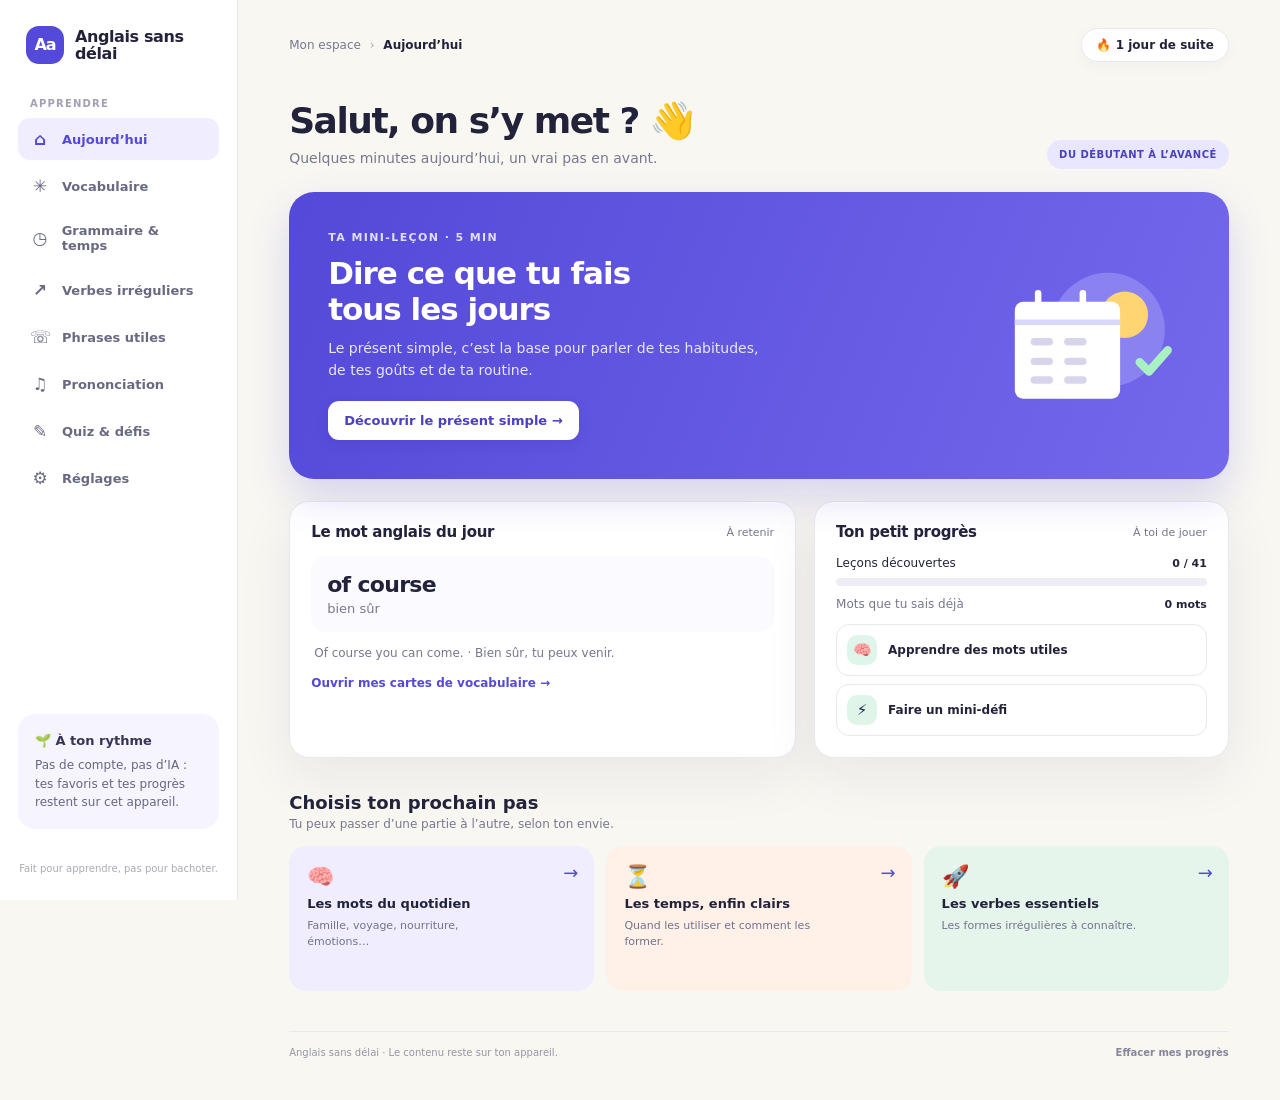
==== index.html @ 68b876c2 "Compléter le cours de grammaire et corriger l’accueil" ====
<!doctype html>
<html lang="fr">
<head>
  <meta charset="utf-8">
  <meta name="viewport" content="width=device-width,initial-scale=1">
  <meta id="themeColor" name="theme-color" content="#f8f7f2">
  <meta name="description" content="Un cours interactif d’anglais du débutant à l’avancé : vocabulaire, 12 formes de temps, conjugaison des verbes, phrases utiles, prononciation et quiz, sans compte ni IA." />
  <meta property="og:title" content="Anglais sans délai — le cours interactif complet" />
  <meta property="og:description" content="Vocabulaire, grammaire, conjugaison dans les 12 formes, phrases et prononciation. Gratuit, sans compte, utilisable à son rythme." />
  <meta property="og:type" content="website" />
  <title>Anglais sans délai — apprendre vite, retenir longtemps</title>
  <link rel="icon" type="image/svg+xml" href="data:image/svg+xml,%3Csvg xmlns='http://www.w3.org/2000/svg' viewBox='0 0 64 64'%3E%3Crect width='64' height='64' rx='18' fill='%235449d8'/%3E%3Cpath d='M15 22h34M15 32h25M15 42h30' stroke='%23fff' stroke-width='5' stroke-linecap='round'/%3E%3C/svg%3E">
  <link rel="stylesheet" href="style.css">
  <script defer src="app.js"></script>
  <script defer src="advanced.js"></script>
</head>
<body>
<div class="app">
  <aside class="side">
    <a class="brand" href="#home" aria-label="Anglais sans délai, accueil"><span class="brand-icon">Aa</span><span>Anglais sans<br>délai</span></a>
    <div><div class="nav-label">APPRENDRE</div><nav class="nav" aria-label="Sections du cours" id="sideNav">
      <button class="active" data-view="home"><span class="ico">⌂</span>Aujourd’hui</button>
      <button data-view="words"><span class="ico">✳</span>Vocabulaire</button>
      <button data-view="grammar"><span class="ico">◷</span>Grammaire & temps</button>
      <button data-view="verbs"><span class="ico">↗</span>Verbes irréguliers</button>
      <button data-view="speak"><span class="ico">☏</span>Phrases utiles</button>
      <button data-view="sounds"><span class="ico">♫</span>Prononciation</button>
      <button data-view="quiz"><span class="ico">✎</span>Quiz & défis</button>
      <button data-view="settings"><span class="ico">⚙</span>Réglages</button>
    </nav></div>
    <div class="side-note"><strong>🌱 À ton rythme</strong>Pas de compte, pas d’IA : tes favoris et tes progrès restent sur cet appareil.</div>
    <div class="side-foot">Fait pour apprendre, pas pour bachoter.</div>
  </aside>
  <main class="main">
    <div class="top"><div class="crumb">Mon espace <span>›</span> <b id="crumb">Aujourd’hui</b></div><div class="streak"><span>🔥</span><b id="streak">1 jour de suite</b></div></div>
    <section class="view active" id="view-home" aria-labelledby="homeTitle">
      <span id="home" class="home-anchor" aria-hidden="true"></span>
      <div class="greet"><div><h1 id="homeTitle">Salut, on s’y met ? 👋</h1><p>Quelques minutes aujourd’hui, un vrai pas en avant.</p></div><div class="level">DU DÉBUTANT À L’AVANCÉ</div></div>
      <article class="hero"><div class="hero-copy"><div class="eyebrow">TA MINI-LEÇON · 5 MIN</div><h2>Dire ce que tu fais<br>tous les jours</h2><p>Le présent simple, c’est la base pour parler de tes habitudes, de tes goûts et de ta routine.</p><button class="primary" data-go="grammar">Découvrir le présent simple <span>→</span></button></div>
        <svg class="art" viewBox="0 0 220 170" role="img" aria-label="Illustration d’un calendrier et d’un soleil"><circle cx="132" cy="78" r="61" fill="#8b82f2"/><circle cx="150" cy="62" r="25" fill="#ffd574"/><path d="M41 48h95a9 9 0 0 1 9 9v86a9 9 0 0 1-9 9H41a9 9 0 0 1-9-9V57a9 9 0 0 1 9-9Z" fill="#fff"/><path d="M32 70h113" stroke="#d9d7fc" stroke-width="6"/><path d="M57 39v18m48-18v18" stroke="#fff" stroke-width="7" stroke-linecap="round"/><path d="M53 91h16m20 0h16m-52 21h16m20 0h16m-52 20h16m20 0h16" stroke="#d7d5eb" stroke-width="8" stroke-linecap="round"/><path d="m166 113 10 10 20-23" fill="none" stroke="#a9f0c2" stroke-width="9" stroke-linecap="round" stroke-linejoin="round"/></svg>
      </article>
      <div class="home-grid">
        <section class="panel"><div class="panel-title"><h3>Le mot anglais du jour</h3><span class="tiny" id="wordOfDayCount">À retenir</span></div><div class="word"><div><div class="word-en" id="wordOfDay">actually</div><div class="word-fr" id="wordOfDayFr">en fait · à vrai dire</div></div></div><p class="example" id="wordOfDayExample">“I thought it was hard. <em>Actually</em>, it’s quite easy!”<br>Je pensais que c’était difficile. En fait, c’est assez facile !</p><button class="text-link" data-go="words">Ouvrir mes cartes de vocabulaire →</button></section>
        <section class="panel"><div class="panel-title"><h3>Ton petit progrès</h3><span class="tiny" id="progressMood">À toi de jouer</span></div><div class="progress-row"><span>Leçons découvertes</span><b id="progressText">0 / 41</b></div><div class="bar"><i id="progressBar"></i></div><div class="progress-row secondary-row"><span>Mots que tu sais déjà</span><b id="knownText">0</b></div><div class="quick"><button data-go="words"><span class="qico">🧠</span>Apprendre des mots utiles</button><button data-go="quiz"><span class="qico">⚡</span>Faire un mini-défi</button></div></section>
      </div>
      <section class="section-block"><div class="section-heading"><div><h2>Choisis ton prochain pas</h2><p>Tu peux passer d’une partie à l’autre, selon ton envie.</p></div></div><div class="path-grid">
        <button class="path-card lavender" data-go="words"><span class="path-emoji">🧠</span><strong>Les mots du quotidien</strong><small>Famille, voyage, nourriture, émotions…</small><span class="card-arrow">→</span></button>
        <button class="path-card peach" data-go="grammar"><span class="path-emoji">⏳</span><strong>Les temps, enfin clairs</strong><small>Quand les utiliser et comment les former.</small><span class="card-arrow">→</span></button>
        <button class="path-card mint" data-go="verbs"><span class="path-emoji">🚀</span><strong>Les verbes essentiels</strong><small>Les formes irrégulières à connaître.</small><span class="card-arrow">→</span></button>
      </div></section>
    </section>
    <section class="view" id="view-words" aria-labelledby="wordsTitle"><div class="greet"><div><div class="eyebrow dark-eyebrow">BANQUE DE MOTS</div><h1 id="wordsTitle">Du vocabulaire qui sert 🧠</h1><p>Lis l’anglais, essaie de deviner, puis retourne la carte.</p></div><div class="level" id="wordsKnownBadge">0 mots retenus</div></div><div class="panel word-work"><div class="toolbar"><label class="search"><span>⌕</span><input id="wordSearch" type="search" placeholder="Chercher un mot ou sa traduction…" aria-label="Chercher un mot"></label><label class="select-wrap"><span class="sr-only">Catégorie</span><select id="wordTopic"></select></label></div><div class="word-layout"><div class="flashcard" id="flashcard" aria-live="polite"></div><div class="word-list-wrap"><div class="list-heading"><strong>Dans cette catégorie</strong><span class="tiny" id="wordListCount"></span></div><div class="word-list" id="wordList"></div></div></div></div><p class="hint-line">💡 Astuce : invente une mini-scène avec le mot. Un contexte amusant aide souvent à mieux le retrouver.</p></section>
    <section class="view" id="view-grammar" aria-labelledby="grammarTitle"><div class="greet"><div><div class="eyebrow dark-eyebrow">LES REPÈRES POUR FAIRE DES PHRASES</div><h1 id="grammarTitle">La grammaire sans brouillard ◷</h1><p>Les douze formes de référence, puis les autres règles pour construire des phrases.</p></div></div><div class="tense-roadmap"><div class="roadmap-heading"><div><h2>Les 12 formes à maîtriser</h2><p>Choisis une carte pour voir sa construction, ses usages et des exemples.</p></div><span>PRÉSENT · PASSÉ · FUTUR</span></div><div class="tense-grid" id="tenseGrid"></div></div><div class="topic-pills" id="grammarTopics"></div><div class="grammar-layout"><div class="lesson-list" id="grammarList"></div><article class="panel lesson-detail" id="grammarDetail"></article></div><div class="source-note">Point de précision : les « 12 temps » sont un classement pédagogique de trois repères temporels et quatre aspects. En grammaire, certaines références distinguent le présent et le passé comme temps grammaticaux; les formes en will sont construites avec un auxiliaire. Les formes du futur dépendent du sens. Sources : <a href="https://learnenglish.britishcouncil.org/free-resources/grammar/english-grammar-reference/present-tense" target="_blank" rel="noreferrer">présent</a> · <a href="https://learnenglish.britishcouncil.org/free-resources/grammar/english-grammar-reference/past-tense" target="_blank" rel="noreferrer">passé</a> · <a href="https://learnenglish.britishcouncil.org/free-resources/grammar/english-grammar-reference/talking-about-future" target="_blank" rel="noreferrer">futur</a> · <a href="https://learnenglish.britishcouncil.org/free-resources/grammar/english-grammar-reference/present-perfect" target="_blank" rel="noreferrer">present perfect</a> · <a href="https://learnenglish.britishcouncil.org/free-resources/grammar/b1-b2/future-continuous-future-perfect" target="_blank" rel="noreferrer">future continuous / perfect</a> ↗</div></section>
    <section class="view" id="view-verbs" aria-labelledby="verbsTitle"><div class="greet"><div><div class="eyebrow dark-eyebrow">FORMES · SENS · CONJUGAISON</div><h1 id="verbsTitle">Les verbes, sous toutes leurs formes ↗</h1><p>Retrouve les verbes irréguliers et conjugue un verbe dans les douze formes.</p></div></div><form class="verb-lab panel" id="conjugatorForm"><div class="lab-heading"><div><div class="eyebrow dark-eyebrow">CONJUGATEUR INTERACTIF</div><h2>Un verbe, tous les temps</h2><p>Essaie <em>work</em>, <em>go</em> ou <em>be</em>. Pour un irrégulier absent de la liste, ajoute ses formes.</p></div><span class="lab-badge">12 FORMES · 6 PERSONNES</span></div><div class="conjugator-fields"><label>Verbe à la base<input id="conjugatorBase" value="go" placeholder="ex. to learn" autocomplete="off" required></label><label>Prétérit si irrégulier <small>(facultatif)</small><input id="conjugatorPast" placeholder="ex. went" autocomplete="off"></label><label>Participe passé si irrégulier <small>(facultatif)</small><input id="conjugatorPart" placeholder="ex. gone" autocomplete="off"></label><label>Forme à afficher<select id="conjugatorTense"></select></label></div><div class="conjugator-actions"><button class="start-quiz" type="submit">Conjuguer →</button><span class="tiny" id="conjugatorStatus" role="status" aria-live="polite"></span></div><div class="conjugator-results" id="conjugatorResults" aria-live="polite"></div><p class="lab-note">Les verbes réguliers suivent les règles en -ed et -ing. Pour les irréguliers, le tableau ci-dessous fournit les formes connues; tu peux aussi saisir un prétérit et un participe particuliers.</p></form><div class="panel"><div class="toolbar"><label class="search"><span>⌕</span><input id="verbSearch" type="search" placeholder="Chercher un verbe ou son sens…" aria-label="Chercher un verbe"></label><label class="select-wrap"><span class="sr-only">Famille</span><select id="verbGroup"></select></label></div><div class="table-wrap"><table><thead><tr><th>Base</th><th>Past simple</th><th>Past participle</th><th>Sens</th><th></th></tr></thead><tbody id="verbRows"></tbody></table></div><div class="table-foot" id="verbCount"></div><div class="source-note">Les verbes irréguliers les plus fréquents et les variantes sont à vérifier selon le sens et la variété d’anglais. <a href="https://learnenglish.britishcouncil.org/free-resources/grammar/english-grammar-reference/irregular-verbs" target="_blank" rel="noreferrer">Référence du British Council ↗</a></div></div><div class="tip-card"><span>🧩</span><div><b>Une idée pour les retenir</b><p>Regroupe les formes qui se ressemblent : <em>sing–sang–sung</em>, <em>drink–drank–drunk</em>, <em>begin–began–begun</em>. Le rythme aide la mémoire.</p></div></div></section>
    <section class="view" id="view-speak" aria-labelledby="speakTitle"><div class="greet"><div><div class="eyebrow dark-eyebrow">DES MOTS POUR LA VRAIE VIE</div><h1 id="speakTitle">Trouver ses mots, situation par situation ☏</h1><p>Des expressions naturelles, avec leur traduction et une façon de les prononcer.</p></div></div><div class="toolbar"><label class="search"><span>⌕</span><input id="phraseSearch" type="search" placeholder="Chercher une phrase…" aria-label="Chercher une phrase"></label><label class="select-wrap"><span class="sr-only">Situation</span><select id="phraseTopic"></select></label></div><div class="phrase-grid" id="phraseGrid"></div></section>
    <section class="view" id="view-sounds" aria-labelledby="soundsTitle"><div class="greet"><div><div class="eyebrow dark-eyebrow">OBSERVER · ARTICULER · S’ENTRAÎNER</div><h1 id="soundsTitle">Rendre les sons moins intimidants ♫</h1><p>Des repères écrits pour comprendre les sons anglais et t’entraîner à les prononcer. Les accents varient : ces exemples sont des points de départ.</p></div></div><div class="sound-grid" id="soundGrid"></div><div class="panel sound-exercise"><div><div class="eyebrow dark-eyebrow">PETIT EXERCICE</div><h2>Répéter pour entraîner la bouche</h2><p>1. Lis la phrase lentement. 2. Répète-la à voix haute. 3. Recommence en suivant le rythme des mots. 4. Cache l’exemple et redis-le sans regarder.</p><p><b>Phrase modèle :</b> <em>Could you say that again, please?</em><br><span>Peux-tu répéter, s’il te plaît ?</span></p></div><div class="sound-illustration" aria-hidden="true">“<span>th</span>”<i>♪</i></div></div></section>
    <section class="view" id="view-quiz" aria-labelledby="quizTitle"><div class="greet"><div><div class="eyebrow dark-eyebrow">SANS NOTE · JUSTE POUR FIXER LES IDÉES</div><h1 id="quizTitle">Un mini-défi ? ⚡</h1><p>Un mélange de mots, de verbes et de grammaire. La correction t’explique pourquoi.</p></div><div class="level" id="bestScore">Meilleur score : —</div></div><div class="quiz-shell panel" id="quizBox"></div><div class="quiz-note">Chaque essai est fabriqué à partir des leçons incluses dans cette page. Aucun compte ni service d’IA n’est utilisé.</div></section>
    <section class="view" id="view-settings" aria-labelledby="settingsTitle">
      <div class="greet"><div><div class="eyebrow dark-eyebrow">TON ESPACE · TES CHOIX</div><h1 id="settingsTitle">Réglages ⚙</h1><p>Personnalise l’apparence et choisis les jours où tu veux apprendre.</p></div></div>
      <div class="settings-grid">
        <section class="panel setting-panel"><div class="setting-heading"><span class="setting-icon">🎨</span><div><h2>Apparence</h2><p>Choisis une ambiance pour le site.</p></div></div>
          <label class="setting-row" for="themeSelect"><span>Thème de couleurs</span><select id="themeSelect" class="setting-select"><option value="clair">Clair — violet</option><option value="lavande">Lavande</option><option value="ocean">Océan</option><option value="nuit">Nuit</option></select></label>
          <label class="setting-toggle"><span><b>Réduire les animations</b><small>Pour une navigation plus calme.</small></span><input id="reduceMotion" type="checkbox"></label>
        </section>
        <section class="panel setting-panel"><div class="setting-heading"><span class="setting-icon">📅</span><div><h2>Mes jours d’anglais</h2><p>Un repère personnel, modifiable quand tu veux.</p></div></div>
          <div class="day-picker" id="studyDays">
            <label><input type="checkbox" name="study-day" value="1"><span>Lun</span></label><label><input type="checkbox" name="study-day" value="2"><span>Mar</span></label><label><input type="checkbox" name="study-day" value="3"><span>Mer</span></label><label><input type="checkbox" name="study-day" value="4"><span>Jeu</span></label><label><input type="checkbox" name="study-day" value="5"><span>Ven</span></label><label><input type="checkbox" name="study-day" value="6"><span>Sam</span></label><label><input type="checkbox" name="study-day" value="0"><span>Dim</span></label>
          </div><p class="setting-summary" id="studyDaySummary" role="status" aria-live="polite"></p><p class="setting-note">Aucune notification n’est envoyée. Ces jours sont seulement un repère affiché ici.</p>
        </section>
        <section class="panel setting-panel"><div class="setting-heading"><span class="setting-icon">💾</span><div><h2>Garder une copie</h2><p>Télécharge une sauvegarde de tes progrès et réglages.</p></div></div><button class="soft-button" id="exportProgress" type="button">Télécharger mes progrès ↓</button></section>
        <section class="panel setting-panel"><div class="setting-heading"><span class="setting-icon">↺</span><div><h2>Repartir des réglages de départ</h2><p>Les progrès appris ne seront pas effacés.</p></div></div><button class="soft-button" id="resetSettings" type="button">Réinitialiser mes réglages</button></section>
      </div>
    </section>
    <footer class="footer"><span>Anglais sans délai · Le contenu reste sur ton appareil.</span><button class="text-link" id="resetProgress">Effacer mes progrès</button></footer>
  </main>
  <nav class="mobile-nav" aria-label="Navigation mobile"><button class="active" data-view="home"><span>⌂</span>Accueil</button><button data-view="words"><span>✳</span>Mots</button><button data-view="grammar"><span>◷</span>Temps</button><button data-view="verbs"><span>↗</span>Verbes</button><button data-view="speak"><span>☏</span>Phrases</button><button data-view="sounds"><span>♫</span>Sons</button><button data-view="quiz"><span>✎</span>Quiz</button><button data-view="settings"><span>⚙</span>Réglages</button></nav>
</div><div class="toast" id="toast" role="status" aria-live="polite"></div>
</body>
</html>
---- style.css ----
:root{--ink:#22233a;--muted:#77788d;--paper:#f8f7f2;--white:#fff;--violet:#5449d8;--violet-pale:#efedff;--mint:#dff5e9;--coral:#ff876c;--line:#e9e8ee;--shadow:0 18px 55px #24204b12;font-family:Inter,ui-sans-serif,system-ui,-apple-system,BlinkMacSystemFont,"Segoe UI",sans-serif;color:var(--ink);background:var(--paper)}
*{box-sizing:border-box}body{margin:0}button,input,select{font:inherit;color:inherit}button{cursor:pointer}button:focus-visible,a:focus-visible,input:focus-visible,select:focus-visible{outline:3px solid #ffad6c;outline-offset:2px}a{color:var(--violet)}.sr-only{position:absolute;width:1px;height:1px;padding:0;margin:-1px;overflow:hidden;clip:rect(0,0,0,0);white-space:nowrap;border:0}
.app{display:grid;grid-template-columns:238px 1fr;min-height:100vh}.side{position:sticky;top:0;height:100vh;background:#fff;border-right:1px solid var(--line);padding:26px 18px;display:flex;flex-direction:column;gap:34px}.brand{display:flex;align-items:center;gap:11px;padding:0 8px;color:var(--ink);text-decoration:none;font-weight:800;font-size:16px;letter-spacing:-.4px;line-height:1.08}.brand-icon{width:38px;height:38px;border-radius:13px;background:var(--violet);color:#fff;display:grid;place-items:center;font-size:16px;letter-spacing:-1px}.nav-label{font-size:10px;letter-spacing:1.2px;font-weight:800;color:#a0a0b2;padding:0 12px;margin-bottom:9px}.nav{display:grid;gap:5px}.nav button{border:0;background:transparent;text-align:left;color:#696a82;padding:11px 12px;border-radius:12px;display:flex;align-items:center;gap:12px;font-size:13px;font-weight:650}.nav button:hover,.nav button.active{background:var(--violet-pale);color:var(--violet)}.nav .ico{font-size:17px;width:20px;text-align:center}.side-note{margin-top:auto;border-radius:17px;background:#f6f5ff;padding:17px;font-size:12px;line-height:1.55;color:#666681}.side-note strong{display:block;color:#373456;font-size:13px;margin:0 0 5px}.side-foot{font-size:10px;color:#aaa9b8;text-align:center}
.main{max-width:1270px;width:100%;margin:auto;padding:28px clamp(20px,4vw,58px) 42px}.top{display:flex;justify-content:space-between;align-items:center;margin-bottom:34px}.crumb{font-size:12px;color:var(--muted)}.crumb span{padding:0 5px;color:#aaa}.crumb b{color:var(--ink)}.streak{background:white;border:1px solid var(--line);border-radius:999px;padding:9px 14px;font-size:12px;font-weight:700;box-shadow:0 4px 16px #20194d08}.streak span{margin-right:5px}.greet{display:flex;justify-content:space-between;align-items:end;gap:24px;margin-bottom:23px}.greet h1{font-size:clamp(25px,4vw,36px);letter-spacing:-1.5px;margin:5px 0 7px;line-height:1.12}.greet p{color:var(--muted);margin:0;font-size:14px;line-height:1.5}.eyebrow{font-size:11px;text-transform:uppercase;letter-spacing:1.4px;font-weight:800;opacity:.82}.dark-eyebrow{color:var(--violet);opacity:1}.level{font-size:10px;letter-spacing:.5px;color:#4941bd;background:#e9e7ff;padding:9px 12px;border-radius:999px;font-weight:800;white-space:nowrap}
.hero{background:linear-gradient(112deg,#5449d8,#7468ec);border-radius:25px;color:#fff;padding:clamp(22px,4vw,39px);position:relative;overflow:hidden;display:flex;justify-content:space-between;align-items:center;min-height:237px;box-shadow:0 18px 42px #5449d833}.hero-copy{max-width:510px;position:relative;z-index:1}.hero h2{font-size:clamp(23px,3.4vw,31px);letter-spacing:-1px;line-height:1.15;margin:12px 0 9px}.hero p{font-size:14px;line-height:1.6;margin:0 0 20px;color:#e8e6ff;max-width:440px}.primary{border:0;border-radius:11px;background:#fff;color:#493fc0;font-weight:800;font-size:13px;padding:12px 16px;box-shadow:0 5px 13px #30289b22}.primary:hover,.soft-button:hover{transform:translateY(-1px)}.art{width:205px;max-width:36%;height:auto;flex:none}.home-grid{display:grid;grid-template-columns:minmax(0,1.1fr) minmax(260px,.9fr);gap:18px;margin-top:22px}.panel{background:#fff;border:1px solid var(--line);border-radius:20px;padding:21px;box-shadow:var(--shadow)}.panel-title{display:flex;justify-content:space-between;align-items:center;margin-bottom:15px}.panel-title h3{font-size:15px;margin:0;letter-spacing:-.3px}.tiny{font-size:11px;color:var(--muted)}.word{display:flex;align-items:center;justify-content:space-between;background:#fbfaff;border-radius:15px;padding:16px}.word-en{font-size:22px;font-weight:850;letter-spacing:-.7px}.word-fr{font-size:13px;color:var(--muted);margin-top:4px}.say{width:37px;height:37px;border:0;border-radius:50%;background:var(--violet-pale);color:var(--violet);font-size:16px}.example{font-size:12px;color:#77778d;margin:12px 3px 0;line-height:1.55}.example em{color:#4341a7}.text-link{border:0;background:none;color:var(--violet);font-size:12px;font-weight:750;padding:0;margin-top:13px}.text-link:hover{text-decoration:underline}.progress-row{display:flex;justify-content:space-between;align-items:center;font-size:12px;margin:15px 0 8px}.progress-row b{font-size:11px}.secondary-row{color:var(--muted);margin-top:11px}.secondary-row b{color:var(--ink)}.bar{height:8px;background:#eeedf5;border-radius:99px;overflow:hidden}.bar i{display:block;width:0;height:100%;background:var(--coral);border-radius:99px;transition:width .2s}.quick{display:grid;gap:8px;margin-top:13px}.quick button{border:1px solid var(--line);border-radius:13px;background:#fff;text-align:left;padding:10px;display:flex;align-items:center;gap:11px;font-size:12px;font-weight:700}.quick button:hover{border-color:#c5c0ff;background:#fcfbff}.qico{width:30px;height:30px;border-radius:10px;display:grid;place-items:center;background:var(--mint);font-size:15px}.section-block{margin-top:34px}.section-heading h2{font-size:18px;margin:0 0 4px}.section-heading p{font-size:12px;color:var(--muted);margin:0 0 15px}.path-grid{display:grid;grid-template-columns:repeat(3,1fr);gap:12px}.path-card{position:relative;min-height:145px;text-align:left;border:1px solid transparent;border-radius:17px;padding:17px;display:flex;flex-direction:column;align-items:flex-start;gap:7px;transition:transform .16s,border-color .16s}.path-card:hover{transform:translateY(-2px);border-color:#d7d4f5}.path-card strong{font-size:13px}.path-card small{font-size:11px;color:#72738b;line-height:1.45;max-width:210px}.lavender{background:#efedff}.peach{background:#fff0e8}.mint{background:#e5f5eb}.path-emoji{font-size:22px}.card-arrow{position:absolute;right:15px;top:15px;color:var(--violet);font-size:18px}
.view{display:none}.view.active{display:block;animation:rise .18s ease}@keyframes rise{from{opacity:.35;transform:translateY(4px)}to{opacity:1;transform:none}}.word-work{padding:20px}.toolbar{display:flex;gap:10px;justify-content:space-between;margin-bottom:17px}.search{height:42px;border:1px solid var(--line);border-radius:12px;background:#fff;display:flex;align-items:center;gap:8px;padding:0 12px;flex:1;max-width:500px;color:#9a9aae}.search span{font-size:23px;line-height:1}.search input{width:100%;border:0;outline:0!important;font-size:12px;background:transparent}.select-wrap select{appearance:none;border:1px solid var(--line);height:42px;border-radius:12px;background:#fff;padding:0 35px 0 13px;font-size:12px;min-width:175px;max-width:240px;background-image:linear-gradient(45deg,transparent 50%,#77788d 50%),linear-gradient(135deg,#77788d 50%,transparent 50%);background-position:calc(100% - 15px) 18px,calc(100% - 10px) 18px;background-size:5px 5px;background-repeat:no-repeat}.word-layout{display:grid;grid-template-columns:minmax(0,1.2fr) minmax(220px,.8fr);gap:18px}.flashcard{min-height:315px;border-radius:18px;background:linear-gradient(140deg,#f1efff,#fcfbff);border:1px solid #e6e3ff;padding:24px;display:flex;flex-direction:column;align-items:center;justify-content:center;text-align:center;position:relative}.flash-meta{position:absolute;top:16px;left:17px;right:17px;display:flex;justify-content:space-between;font-size:10px;color:#85849c}.flash-en{font-size:clamp(28px,4vw,42px);font-weight:850;letter-spacing:-1.5px;margin:12px 0 8px}.flash-ipa{font-size:14px;color:#8b89a3}.flash-fr{font-size:20px;font-weight:750;color:#393552;margin-top:16px}.flash-example{font-size:13px;line-height:1.6;color:#66657d;max-width:420px;margin:15px auto 0}.flash-example b{color:#4941bd}.flash-actions{display:flex;gap:8px;margin-top:20px;flex-wrap:wrap;justify-content:center}.soft-button,.remember-button,.forget-button{border:1px solid #dedafc;border-radius:11px;background:#fff;color:#5146c5;font-size:12px;font-weight:750;padding:10px 13px}.remember-button{background:var(--violet);border-color:var(--violet);color:#fff}.forget-button{color:#68677e;border-color:var(--line)}.word-list-wrap{border:1px solid var(--line);border-radius:16px;padding:14px;min-height:270px}.list-heading{display:flex;justify-content:space-between;align-items:center;font-size:12px;margin:1px 1px 10px}.word-list{display:grid;gap:3px;max-height:330px;overflow:auto}.word-list button{border:0;background:#fff;text-align:left;padding:9px;border-radius:9px;display:flex;justify-content:space-between;gap:8px;font-size:11px;color:#686980}.word-list button:hover,.word-list button.selected{background:#f2f0ff;color:#453eb8}.word-list button .known-dot{color:#21a36c}.hint-line{font-size:12px;color:#74748a;margin:13px 4px}.empty-state{padding:25px;text-align:center;color:var(--muted);font-size:13px}.topic-pills{display:flex;gap:7px;overflow:auto;padding:2px 1px 14px;margin-bottom:1px}.topic-pills button{white-space:nowrap;border:1px solid var(--line);border-radius:99px;padding:8px 12px;background:#fff;color:#707087;font-size:11px;font-weight:700}.topic-pills button.active,.topic-pills button:hover{background:var(--violet-pale);color:var(--violet);border-color:#dfddff}.grammar-layout{display:grid;grid-template-columns:minmax(190px,.68fr) minmax(0,1.32fr);gap:15px}.lesson-list{display:grid;align-content:start;gap:7px}.lesson-list button{border:1px solid var(--line);background:#fff;border-radius:12px;text-align:left;padding:12px;font-size:12px;font-weight:700;line-height:1.35}.lesson-list button span{display:block;color:#9998aa;font-size:9px;font-weight:700;letter-spacing:.5px;text-transform:uppercase;margin-bottom:5px}.lesson-list button.active,.lesson-list button:hover{border-color:#c9c4ff;background:#f5f4ff;color:#413ab0}.lesson-detail{min-height:390px}.lesson-detail h2{font-size:23px;letter-spacing:-.7px;margin:8px 0}.lesson-detail .lesson-lead{color:#696980;font-size:13px;line-height:1.55;margin:0 0 17px}.formula{background:#f1efff;border-radius:12px;padding:12px 15px;font-size:13px;margin:13px 0}.formula b{display:block;font-size:9px;letter-spacing:.8px;text-transform:uppercase;color:#7570b6;margin-bottom:5px}.lesson-detail h3{font-size:12px;margin:16px 0 7px}.use-list{padding-left:18px;font-size:12px;color:#55566e;line-height:1.7;margin:6px 0}.example-line{padding:10px 12px;border-left:3px solid #ffad72;background:#fff8f2;border-radius:0 10px 10px 0;margin:7px 0;font-size:12px;line-height:1.55}.example-line b{color:#453cac}.memory-tip{margin-top:13px;border-radius:12px;background:#eaf6ef;padding:12px;font-size:11px;line-height:1.5;color:#4e685b}.memory-tip strong{color:#24533b}.source-note{font-size:11px;line-height:1.6;color:#79798c;background:#f0efe9;border-radius:12px;padding:12px 14px;margin-top:14px}.source-note a{font-weight:700;text-decoration:none}.source-note a:hover{text-decoration:underline}
.table-wrap{overflow:auto;border:1px solid var(--line);border-radius:13px}table{border-collapse:collapse;width:100%;min-width:590px;font-size:12px}th{text-align:left;font-size:10px;letter-spacing:.4px;text-transform:uppercase;color:#9392a4;background:#fbfaff}th,td{padding:11px 13px;border-bottom:1px solid #efedf3}tbody tr:last-child td{border-bottom:0}tbody tr:hover{background:#fbfaff}td:first-child{font-weight:800;color:#393457}td:nth-child(2),td:nth-child(3){font-weight:650}.verb-say{border:0;background:transparent;color:var(--violet);padding:3px;font-size:14px}.verb-known{border:0;border-radius:8px;background:#f1efff;color:#5449d8;padding:5px 8px;font-size:10px;font-weight:800}.verb-known.done{background:#e6f5ec;color:#228455}.table-foot{font-size:11px;color:var(--muted);padding:11px 2px 1px}.tip-card{display:flex;gap:12px;align-items:flex-start;border-radius:14px;background:#fff1e9;padding:15px;margin-top:14px;font-size:12px;line-height:1.5}.tip-card>span{font-size:22px}.tip-card p{margin:4px 0 0;color:#777389}.tip-card em{font-weight:800;color:#5144b5}.phrase-grid{display:grid;grid-template-columns:repeat(2,minmax(0,1fr));gap:11px}.phrase-card{position:relative;background:#fff;border:1px solid var(--line);border-radius:15px;padding:17px;box-shadow:0 7px 25px #211b4909}.phrase-card h3{font-size:16px;margin:0 30px 5px;letter-spacing:-.3px}.phrase-card p{font-size:12px;color:#77778c;margin:0 30px 11px}.phrase-card .context{font-size:10px;color:#88889b;line-height:1.5;background:#faf9fd;border-radius:9px;padding:9px}.phrase-tools{position:absolute;right:12px;top:12px;display:flex;gap:5px}.phrase-tools button{border:0;background:#f4f2ff;color:#5449d8;border-radius:8px;width:29px;height:29px}.phrase-tools button.saved{background:#ffe8e3;color:#dc654b}.phrase-phonetic{font-size:10px;color:#8d8ba1;margin:3px 30px 9px}.sound-grid{display:grid;grid-template-columns:repeat(3,minmax(0,1fr));gap:12px}.sound-card{background:#fff;border:1px solid var(--line);border-radius:16px;padding:17px;box-shadow:0 10px 30px #201a4908}.sound-top{display:flex;align-items:center;gap:11px;margin-bottom:10px}.sound-symbol{display:grid;place-items:center;min-width:47px;height:47px;border-radius:15px;background:#efedff;color:#5047c4;font-size:19px;font-weight:850}.sound-card h3{font-size:13px;margin:0}.sound-card p{font-size:11px;color:#707187;line-height:1.55;margin:7px 0}.sound-examples{font-size:11px;line-height:1.8;background:#faf9fd;border-radius:9px;padding:7px 9px}.sound-exercise{display:flex;justify-content:space-between;align-items:center;gap:25px;margin-top:15px;background:#fff8ee}.sound-exercise h2{font-size:18px;margin:8px 0}.sound-exercise p{font-size:12px;color:#6e6d80;line-height:1.6;max-width:650px}.sound-illustration{font-size:65px;font-weight:900;color:#d1cdf8;position:relative;white-space:nowrap}.sound-illustration span{color:var(--violet)}.sound-illustration i{font-style:normal;position:absolute;font-size:24px;color:#ff987b;right:-5px;top:-8px}.quiz-shell{max-width:760px;margin:0 auto;padding:clamp(20px,4vw,38px);min-height:350px}.quiz-start,.quiz-finish{text-align:center;padding:22px}.quiz-big{font-size:53px}.quiz-start h2,.quiz-finish h2{font-size:23px;letter-spacing:-.6px;margin:8px 0}.quiz-start p,.quiz-finish p{font-size:13px;color:var(--muted);line-height:1.6;max-width:470px;margin:0 auto 20px}.quiz-progress{display:flex;justify-content:space-between;color:#858499;font-size:11px;margin-bottom:11px}.quiz-bar{height:7px;border-radius:99px;background:#eeedf5;overflow:hidden;margin-bottom:25px}.quiz-bar i{display:block;height:100%;background:#ff967e}.quiz-question{font-size:19px;line-height:1.45;letter-spacing:-.3px;margin:0 0 18px}.quiz-options{display:grid;gap:9px}.quiz-options button{border:1px solid var(--line);background:#fff;border-radius:12px;text-align:left;padding:13px 14px;font-size:13px}.quiz-options button:hover:not(:disabled){border-color:#bcb6ff;background:#faf9ff}.quiz-options button.correct{border-color:#82d3a4;background:#ebf8ef;color:#27623e}.quiz-options button.wrong{border-color:#ffb1a1;background:#fff2ef;color:#9b4334}.quiz-feedback{min-height:44px;margin-top:14px;padding:11px 13px;background:#f6f5fb;border-radius:11px;font-size:12px;line-height:1.5;color:#5d5c71}.quiz-feedback.good{background:#ecf7ef;color:#285b3d}.quiz-feedback.bad{background:#fff1ed;color:#814439}.quiz-next{display:flex;justify-content:flex-end;margin-top:12px}.quiz-next button,.start-quiz{border:0;background:var(--violet);color:#fff;border-radius:10px;padding:11px 16px;font-size:12px;font-weight:800}.quiz-next button:disabled{opacity:.35;cursor:default}.quiz-note{text-align:center;color:#9291a1;font-size:10px;margin:13px 0}.footer{display:flex;justify-content:space-between;align-items:center;margin-top:40px;padding-top:15px;border-top:1px solid var(--line);font-size:10px;color:#9695a5}.footer .text-link{font-size:10px;margin:0;color:#87869a}.toast{position:fixed;bottom:20px;left:50%;transform:translateX(-50%);background:#25243c;color:#fff;padding:11px 17px;border-radius:12px;font-size:13px;box-shadow:var(--shadow);opacity:0;pointer-events:none;transition:.2s;z-index:20}.toast.show{opacity:1}.mobile-nav{display:none}
.time-visual{display:flex;align-items:center;gap:8px;margin:12px 0 4px;font-size:9px;letter-spacing:.6px;font-weight:800;color:#908eaa}.time-visual i{height:2px;flex:1;background:linear-gradient(90deg,#d8d5f6,#9ad8b3);position:relative}.time-visual i::after{content:"";width:8px;height:8px;position:absolute;right:0;top:-3px;border-radius:50%;background:#78c995}.time-visual b{background:#e7f5eb;color:#34855a;padding:6px 8px;border-radius:99px;white-space:nowrap}
.tense-roadmap{margin:7px 0 17px}.roadmap-heading{display:flex;align-items:center;justify-content:space-between;gap:12px;margin:0 0 10px}.roadmap-heading h2{font-size:15px;margin:0 0 3px}.roadmap-heading p{font-size:11px;color:var(--muted);margin:0}.roadmap-heading>span{font-size:9px;letter-spacing:.6px;font-weight:800;color:#7774ac;white-space:nowrap}.tense-grid{display:grid;grid-template-columns:repeat(4,minmax(0,1fr));gap:8px}.tense-card{min-height:85px;text-align:left;border:1px solid var(--line);border-radius:13px;background:#fff;padding:11px 12px;display:flex;flex-direction:column;gap:4px;box-shadow:0 5px 18px #211b4908;transition:transform .15s,border-color .15s,background .15s}.tense-card:hover,.tense-card:focus-visible{transform:translateY(-1px);border-color:#c7c1ff;background:#fbfaff}.tense-card span{font-size:8px;letter-spacing:.5px;color:#8b89a2;font-weight:800}.tense-card strong{font-size:12px;line-height:1.2;color:#383450}.tense-card small{font-size:10px;color:#77768d}.verb-lab{margin-bottom:15px;background:linear-gradient(130deg,#fff,#fbfaff);padding:22px}.lab-heading{display:flex;justify-content:space-between;align-items:flex-start;gap:14px;margin-bottom:16px}.lab-heading h2{font-size:20px;letter-spacing:-.5px;margin:5px 0}.lab-heading p{font-size:12px;line-height:1.5;color:var(--muted);margin:0}.lab-badge{font-size:9px;letter-spacing:.4px;white-space:nowrap;border-radius:99px;background:#eeecff;color:#5349c8;padding:8px 10px;font-weight:850}.conjugator-fields{display:grid;grid-template-columns:1fr 1fr 1fr 1.25fr;gap:9px}.conjugator-fields label{display:grid;align-content:start;gap:5px;font-size:10px;font-weight:800;color:#65647a}.conjugator-fields small{font-size:9px;font-weight:500;color:#9290a2}.conjugator-fields input,.conjugator-fields select{width:100%;height:40px;border:1px solid var(--line);border-radius:10px;background:#fff;padding:0 10px;font-size:12px}.conjugator-actions{display:flex;align-items:center;gap:9px;flex-wrap:wrap;margin:12px 0}.conjugator-actions .start-quiz{cursor:pointer}.conjugator-actions .soft-button{cursor:pointer}.conjugator-results{margin-top:12px}.conjugator-title{display:flex;align-items:flex-end;justify-content:space-between;gap:10px;margin:12px 1px 9px}.conjugator-title span{font-size:9px;color:#77768c}.conjugator-title h3{font-size:14px;margin:3px 0 0}.conjugator-title .conjugator-kind{border-radius:99px;padding:6px 9px;background:#ecf7ef;color:#32734d;font-weight:750;white-space:nowrap}.conjugation-table{min-width:750px}.conjugation-table th{white-space:nowrap}.conjugation-table tbody th{font-size:11px;text-align:left;color:#514f69;background:#fff}.conjugation-table td{font-size:11px;white-space:nowrap}.lab-note{font-size:10px;line-height:1.5;color:#818095;margin:10px 1px 0}
@media(max-width:940px){.app{grid-template-columns:205px 1fr}.side{padding:23px 13px}.main{padding:25px 24px 40px}.home-grid{grid-template-columns:1fr}.sound-grid{grid-template-columns:repeat(2,minmax(0,1fr))}.word-layout{grid-template-columns:1fr}.word-list{grid-template-columns:repeat(2,minmax(0,1fr));max-height:220px}.word-list-wrap{min-height:auto}}
@media(max-width:940px){.tense-grid{grid-template-columns:repeat(3,minmax(0,1fr))}.conjugator-fields{grid-template-columns:repeat(2,minmax(0,1fr))}}
@media(max-width:700px){.app{grid-template-columns:1fr}.side{display:none}.main{padding:18px 16px calc(112px + env(safe-area-inset-bottom))}.top{margin-bottom:25px}.home-grid{grid-template-columns:1fr}.hero{min-height:220px;padding:22px}.art{max-width:30%;width:135px}.hero p{font-size:12px;max-width:330px}.greet{align-items:flex-start}.level{margin-top:7px;font-size:9px}.path-grid{grid-template-columns:1fr}.path-card{min-height:115px}.path-card small{max-width:90%}.grammar-layout{grid-template-columns:1fr}.lesson-list{display:flex;overflow:auto;padding-bottom:3px}.lesson-list button{min-width:140px}.lesson-detail{min-height:0}.phrase-grid{grid-template-columns:1fr}.sound-grid{grid-template-columns:1fr 1fr}.tense-grid{grid-template-columns:repeat(2,minmax(0,1fr));gap:7px}.tense-card{min-height:82px;padding:9px}.tense-card strong{font-size:11px}.roadmap-heading{align-items:flex-start}.roadmap-heading>span{font-size:8px;margin-top:2px}.mobile-nav{position:fixed;z-index:10;bottom:0;left:0;right:0;display:grid;grid-template-columns:repeat(4,minmax(0,1fr));justify-items:stretch;gap:2px;background:#ffffffed;border-top:1px solid var(--line);padding:6px 4px calc(6px + env(safe-area-inset-bottom));backdrop-filter:blur(14px)}.mobile-nav button{border:0;background:none;color:#72738b;font-size:9px;min-height:34px;display:grid;align-content:center;justify-items:center;gap:1px;padding:1px 0}.mobile-nav button.active{color:var(--violet);font-weight:800}.mobile-nav span{font-size:16px;line-height:17px}.footer{margin-top:27px}.side-note{display:none}}
@media(max-width:440px){.greet{display:block}.level{display:inline-block}.art{width:95px;position:absolute;right:6px;bottom:2px;opacity:.75}.hero{position:relative}.hero-copy{max-width:75%}.hero p{font-size:11px}.toolbar{flex-direction:column}.search{max-width:none}.select-wrap select{width:100%;max-width:none}.word-list{grid-template-columns:1fr}.flashcard{min-height:280px}.sound-grid{grid-template-columns:1fr}.sound-exercise{align-items:flex-start}.sound-illustration{font-size:47px}.panel{padding:16px}.verb-lab{padding:15px}.lab-heading{display:block}.lab-badge{display:inline-block;margin-top:9px}.conjugator-fields{grid-template-columns:1fr 1fr;gap:8px}.conjugator-fields label:first-child{grid-column:1/-1}.conjugator-actions{gap:7px}.conjugator-title{align-items:flex-start;flex-direction:column}.roadmap-heading{display:block}.roadmap-heading>span{display:inline-block;margin-top:7px}.footer{gap:9px;align-items:flex-start}.streak{font-size:10px;padding:8px 10px}}
@media(prefers-reduced-motion:reduce){*,*::before,*::after{scroll-behavior:auto!important;animation-duration:.01ms!important;transition-duration:.01ms!important}}

.settings-grid{display:grid;grid-template-columns:repeat(2,minmax(0,1fr));gap:14px}
.setting-panel{display:flex;flex-direction:column;gap:15px}
.setting-heading{display:flex;align-items:center;gap:11px}
.setting-heading h2{font-size:15px;margin:0 0 3px}
.setting-heading p{font-size:11px;line-height:1.45;color:var(--muted);margin:0}
.setting-icon{display:grid;place-items:center;width:39px;height:39px;flex:none;border-radius:13px;background:var(--violet-pale);font-size:18px}
.setting-row,.setting-toggle{display:flex;align-items:center;justify-content:space-between;gap:12px;font-size:12px;font-weight:750}
.setting-select{border:1px solid var(--line);border-radius:10px;background:#fff;padding:9px 12px;color:var(--ink);min-width:150px}
.setting-toggle{border-top:1px solid var(--line);padding-top:14px}
.setting-toggle span{display:grid;gap:4px}
.setting-toggle small{font-size:10px;font-weight:450;color:var(--muted)}
.setting-toggle input{width:19px;height:19px;accent-color:var(--violet)}
.day-picker{display:grid;grid-template-columns:repeat(4,minmax(0,1fr));gap:7px}
.day-picker label{position:relative}
.day-picker input{position:absolute;opacity:0;inset:0;width:100%;height:100%;cursor:pointer}
.day-picker span{display:grid;place-items:center;min-height:36px;border:1px solid var(--line);border-radius:10px;background:#fff;color:var(--muted);font-size:11px;font-weight:750}
.day-picker input:checked+span{background:var(--violet-pale);border-color:var(--violet);color:var(--violet)}
.day-picker input:focus-visible+span{outline:3px solid #ffad6c;outline-offset:2px}
.setting-summary{min-height:17px;margin:0;color:var(--ink);font-size:11px;font-weight:700}
.setting-note{font-size:10px;color:var(--muted);line-height:1.45;margin:0}
:root[data-theme="lavande"]{--paper:#f4f0ff;--violet:#684bc0;--violet-pale:#eee8ff;--line:#e6def6;--coral:#ec836b}
:root[data-theme="lavande"] .hero{background:linear-gradient(112deg,#6740bf,#9578e8)}
:root[data-theme="ocean"]{--paper:#f0f8fa;--violet:#167f9b;--violet-pale:#e0f3f7;--mint:#d9f1e9;--line:#dce9ec;--coral:#eb806b}
:root[data-theme="ocean"] .hero{background:linear-gradient(112deg,#167f9b,#47a6b6)}
:root[data-theme="nuit"]{--ink:#f4f1ff;--muted:#b6b3c9;--paper:#171725;--white:#242337;--violet:#b4aaff;--violet-pale:#34314f;--mint:#28483f;--coral:#ff9c82;--line:#414056;--shadow:0 18px 55px #05050a66}
:root[data-theme="nuit"] .setting-select,:root[data-theme="nuit"] .side,:root[data-theme="nuit"] .streak,:root[data-theme="nuit"] .panel,:root[data-theme="nuit"] .sound-card,:root[data-theme="nuit"] .tense-card,:root[data-theme="nuit"] .quick button,:root[data-theme="nuit"] .lesson-list button,:root[data-theme="nuit"] .topic-pills button,:root[data-theme="nuit"] .word-list-wrap,:root[data-theme="nuit"] .word-list button,:root[data-theme="nuit"] .search,:root[data-theme="nuit"] .select-wrap select,:root[data-theme="nuit"] .conjugator-fields input,:root[data-theme="nuit"] .conjugator-fields select,:root[data-theme="nuit"] .quiz-options button,:root[data-theme="nuit"] .phrase-card{background-color:#242337;border-color:var(--line);color:var(--ink)}
:root[data-theme="nuit"] .word,:root[data-theme="nuit"] .quiz-feedback{background:#302e43;color:var(--ink)}
:root[data-theme="nuit"] .flashcard{background:linear-gradient(140deg,#302d49,#252438);border-color:var(--line)}
:root[data-theme="nuit"] .side-note,:root[data-theme="nuit"] .day-picker span{background:#302e43;color:var(--ink)}
:root[data-theme="nuit"] .side-note strong,:root[data-theme="nuit"] .path-card,:root[data-theme="nuit"] .path-card small,:root[data-theme="nuit"] .flash-fr,:root[data-theme="nuit"] .word-en,:root[data-theme="nuit"] .progress-row{color:var(--ink)}
:root[data-theme="nuit"] .path-card{background:#29283d;border-color:var(--line)}
:root[data-theme="nuit"] .day-picker input:checked+span{background:#3a3659;color:#d2ccff}
:root[data-theme="nuit"] .hero{background:linear-gradient(112deg,#51469d,#7064c8)}
:root[data-theme="nuit"] .mobile-nav{background:#242337ed;border-color:var(--line)}
:root[data-reduce-motion="true"] *, :root[data-reduce-motion="true"] *::before, :root[data-reduce-motion="true"] *::after{scroll-behavior:auto!important;animation-duration:.01ms!important;transition-duration:.01ms!important}
@media(max-width:700px){.settings-grid{grid-template-columns:1fr}.day-picker{grid-template-columns:repeat(4,minmax(0,1fr))}}
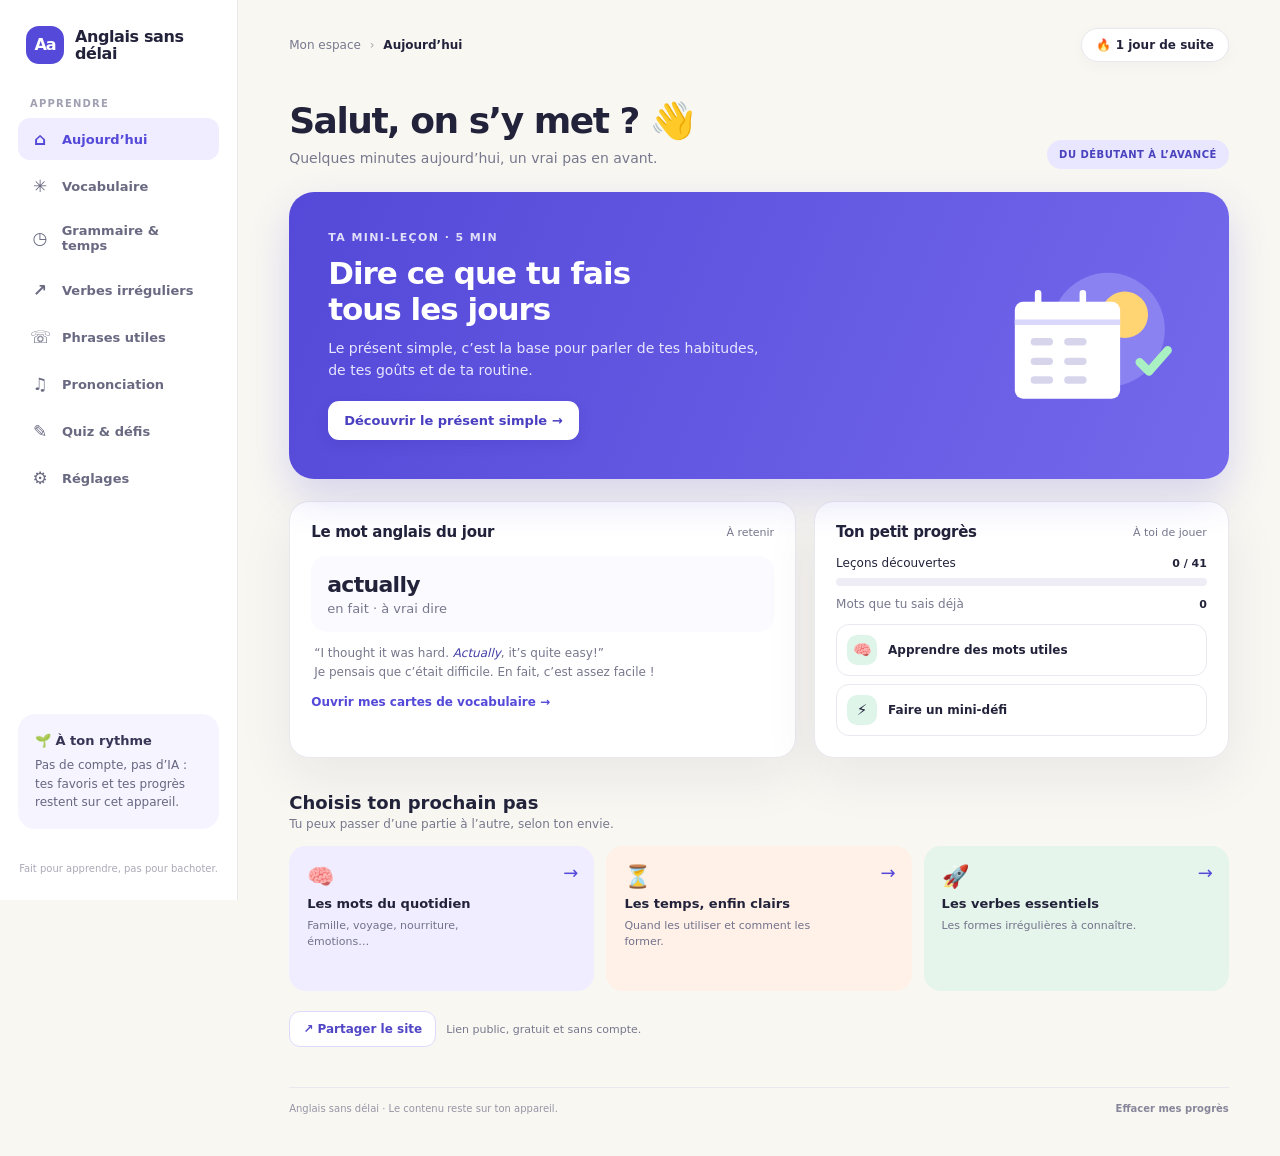
==== commit 7fac239c: "Ajouter le partage du lien du site" ====
--- a/index.html
+++ b/index.html
@@ -48,6 +48,7 @@
         <button class="path-card peach" data-go="grammar"><span class="path-emoji">⏳</span><strong>Les temps, enfin clairs</strong><small>Quand les utiliser et comment les former.</small><span class="card-arrow">→</span></button>
         <button class="path-card mint" data-go="verbs"><span class="path-emoji">🚀</span><strong>Les verbes essentiels</strong><small>Les formes irrégulières à connaître.</small><span class="card-arrow">→</span></button>
       </div></section>
+      <div class="home-share"><button id="shareSite" type="button">↗ Partager le site</button><small>Lien public, gratuit et sans compte.</small></div>
     </section>
     <section class="view" id="view-words" aria-labelledby="wordsTitle"><div class="greet"><div><div class="eyebrow dark-eyebrow">BANQUE DE MOTS</div><h1 id="wordsTitle">Du vocabulaire qui sert 🧠</h1><p>Lis l’anglais, essaie de deviner, puis retourne la carte.</p></div><div class="level" id="wordsKnownBadge">0 mots retenus</div></div><div class="panel word-work"><div class="toolbar"><label class="search"><span>⌕</span><input id="wordSearch" type="search" placeholder="Chercher un mot ou sa traduction…" aria-label="Chercher un mot"></label><label class="select-wrap"><span class="sr-only">Catégorie</span><select id="wordTopic"></select></label></div><div class="word-layout"><div class="flashcard" id="flashcard" aria-live="polite"></div><div class="word-list-wrap"><div class="list-heading"><strong>Dans cette catégorie</strong><span class="tiny" id="wordListCount"></span></div><div class="word-list" id="wordList"></div></div></div></div><p class="hint-line">💡 Astuce : invente une mini-scène avec le mot. Un contexte amusant aide souvent à mieux le retrouver.</p></section>
     <section class="view" id="view-grammar" aria-labelledby="grammarTitle"><div class="greet"><div><div class="eyebrow dark-eyebrow">LES REPÈRES POUR FAIRE DES PHRASES</div><h1 id="grammarTitle">La grammaire sans brouillard ◷</h1><p>Les douze formes de référence, puis les autres règles pour construire des phrases.</p></div></div><div class="tense-roadmap"><div class="roadmap-heading"><div><h2>Les 12 formes à maîtriser</h2><p>Choisis une carte pour voir sa construction, ses usages et des exemples.</p></div><span>PRÉSENT · PASSÉ · FUTUR</span></div><div class="tense-grid" id="tenseGrid"></div></div><div class="topic-pills" id="grammarTopics"></div><div class="grammar-layout"><div class="lesson-list" id="grammarList"></div><article class="panel lesson-detail" id="grammarDetail"></article></div><div class="source-note">Point de précision : les « 12 temps » sont un classement pédagogique de trois repères temporels et quatre aspects. En grammaire, certaines références distinguent le présent et le passé comme temps grammaticaux; les formes en will sont construites avec un auxiliaire. Les formes du futur dépendent du sens. Sources : <a href="https://learnenglish.britishcouncil.org/free-resources/grammar/english-grammar-reference/present-tense" target="_blank" rel="noreferrer">présent</a> · <a href="https://learnenglish.britishcouncil.org/free-resources/grammar/english-grammar-reference/past-tense" target="_blank" rel="noreferrer">passé</a> · <a href="https://learnenglish.britishcouncil.org/free-resources/grammar/english-grammar-reference/talking-about-future" target="_blank" rel="noreferrer">futur</a> · <a href="https://learnenglish.britishcouncil.org/free-resources/grammar/english-grammar-reference/present-perfect" target="_blank" rel="noreferrer">present perfect</a> · <a href="https://learnenglish.britishcouncil.org/free-resources/grammar/b1-b2/future-continuous-future-perfect" target="_blank" rel="noreferrer">future continuous / perfect</a> ↗</div></section>
--- a/style.css
+++ b/style.css
@@ -49,3 +49,16 @@
 :root[data-theme="nuit"] .mobile-nav{background:#242337ed;border-color:var(--line)}
 :root[data-reduce-motion="true"] *, :root[data-reduce-motion="true"] *::before, :root[data-reduce-motion="true"] *::after{scroll-behavior:auto!important;animation-duration:.01ms!important;transition-duration:.01ms!important}
 @media(max-width:700px){.settings-grid{grid-template-columns:1fr}.day-picker{grid-template-columns:repeat(4,minmax(0,1fr))}}
+
+/* Keep wide verb tables inside their own scrollers instead of widening the page. */
+.app{grid-template-columns:238px minmax(0,1fr)}
+.main{min-width:0}
+.roadmap-heading{flex-wrap:wrap}
+.roadmap-heading>span{white-space:normal}
+@media(max-width:940px){.app{grid-template-columns:205px minmax(0,1fr)}}
+@media(max-width:700px){.app{grid-template-columns:minmax(0,1fr)}}
+.home-share{display:flex;align-items:center;gap:10px;margin-top:20px}
+.home-share button{border:1px solid #dedafc;border-radius:11px;background:#fff;color:#5146c5;font-size:12px;font-weight:800;padding:10px 13px}
+.home-share button:hover{background:var(--violet-pale);transform:translateY(-1px)}
+.home-share small{font-size:11px;color:var(--muted)}
+@media(max-width:440px){.home-share{align-items:flex-start;flex-direction:column;gap:6px}}
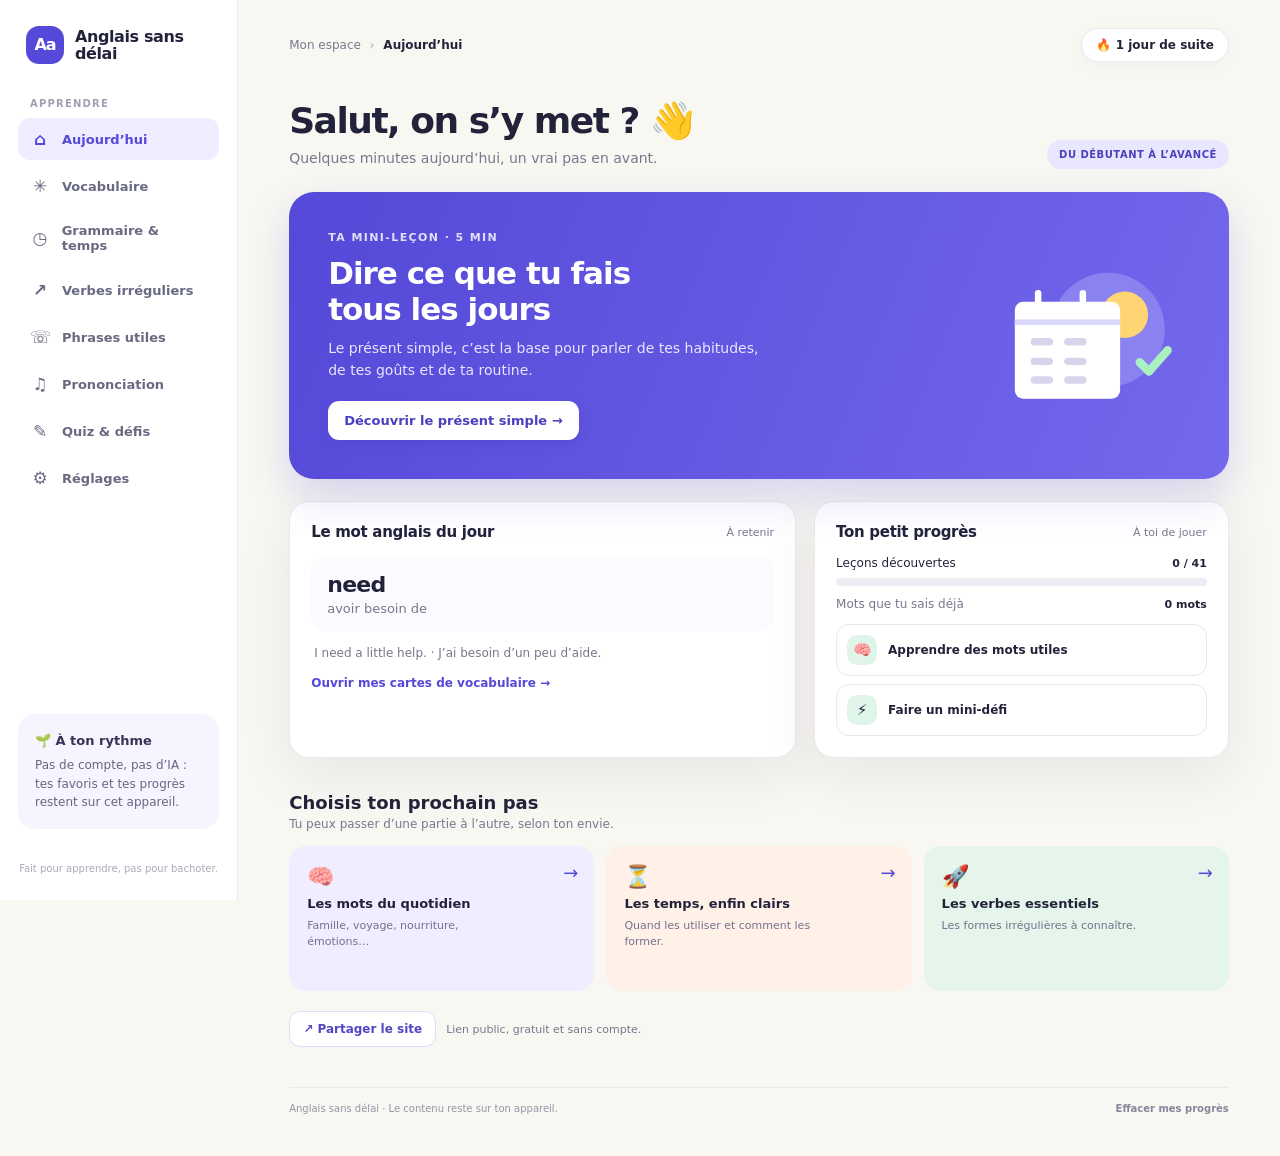
==== commit 40eabc62: "Ajouter la restauration des progrès" ====
--- a/index.html
+++ b/index.html
@@ -57,7 +57,7 @@
     <section class="view" id="view-sounds" aria-labelledby="soundsTitle"><div class="greet"><div><div class="eyebrow dark-eyebrow">OBSERVER · ARTICULER · S’ENTRAÎNER</div><h1 id="soundsTitle">Rendre les sons moins intimidants ♫</h1><p>Des repères écrits pour comprendre les sons anglais et t’entraîner à les prononcer. Les accents varient : ces exemples sont des points de départ.</p></div></div><div class="sound-grid" id="soundGrid"></div><div class="panel sound-exercise"><div><div class="eyebrow dark-eyebrow">PETIT EXERCICE</div><h2>Répéter pour entraîner la bouche</h2><p>1. Lis la phrase lentement. 2. Répète-la à voix haute. 3. Recommence en suivant le rythme des mots. 4. Cache l’exemple et redis-le sans regarder.</p><p><b>Phrase modèle :</b> <em>Could you say that again, please?</em><br><span>Peux-tu répéter, s’il te plaît ?</span></p></div><div class="sound-illustration" aria-hidden="true">“<span>th</span>”<i>♪</i></div></div></section>
     <section class="view" id="view-quiz" aria-labelledby="quizTitle"><div class="greet"><div><div class="eyebrow dark-eyebrow">SANS NOTE · JUSTE POUR FIXER LES IDÉES</div><h1 id="quizTitle">Un mini-défi ? ⚡</h1><p>Un mélange de mots, de verbes et de grammaire. La correction t’explique pourquoi.</p></div><div class="level" id="bestScore">Meilleur score : —</div></div><div class="quiz-shell panel" id="quizBox"></div><div class="quiz-note">Chaque essai est fabriqué à partir des leçons incluses dans cette page. Aucun compte ni service d’IA n’est utilisé.</div></section>
     <section class="view" id="view-settings" aria-labelledby="settingsTitle">
-      <div class="greet"><div><div class="eyebrow dark-eyebrow">TON ESPACE · TES CHOIX</div><h1 id="settingsTitle">Réglages ⚙</h1><p>Personnalise l’apparence et choisis les jours où tu veux apprendre.</p></div></div>
+      <div class="greet"><div><div class="eyebrow dark-eyebrow">TON ESPACE · TES CHOIX</div><h1 id="settingsTitle">Réglages ⚙</h1><p>Choisis ton apparence et tes jours, puis garde tes progrès avec toi.</p></div></div>
       <div class="settings-grid">
         <section class="panel setting-panel"><div class="setting-heading"><span class="setting-icon">🎨</span><div><h2>Apparence</h2><p>Choisis une ambiance pour le site.</p></div></div>
           <label class="setting-row" for="themeSelect"><span>Thème de couleurs</span><select id="themeSelect" class="setting-select"><option value="clair">Clair — violet</option><option value="lavande">Lavande</option><option value="ocean">Océan</option><option value="nuit">Nuit</option></select></label>
@@ -68,7 +68,7 @@
             <label><input type="checkbox" name="study-day" value="1"><span>Lun</span></label><label><input type="checkbox" name="study-day" value="2"><span>Mar</span></label><label><input type="checkbox" name="study-day" value="3"><span>Mer</span></label><label><input type="checkbox" name="study-day" value="4"><span>Jeu</span></label><label><input type="checkbox" name="study-day" value="5"><span>Ven</span></label><label><input type="checkbox" name="study-day" value="6"><span>Sam</span></label><label><input type="checkbox" name="study-day" value="0"><span>Dim</span></label>
           </div><p class="setting-summary" id="studyDaySummary" role="status" aria-live="polite"></p><p class="setting-note">Aucune notification n’est envoyée. Ces jours sont seulement un repère affiché ici.</p>
         </section>
-        <section class="panel setting-panel"><div class="setting-heading"><span class="setting-icon">💾</span><div><h2>Garder une copie</h2><p>Télécharge une sauvegarde de tes progrès et réglages.</p></div></div><button class="soft-button" id="exportProgress" type="button">Télécharger mes progrès ↓</button></section>
+        <section class="panel setting-panel"><div class="setting-heading"><span class="setting-icon">💾</span><div><h2>Garder une copie</h2><p>Télécharge tes progrès, puis restaure-les ici ou sur un autre appareil.</p></div></div><div class="backup-actions"><button class="soft-button" id="exportProgress" type="button">Télécharger mes progrès ↓</button><button class="soft-button" id="importProgress" type="button">Restaurer une sauvegarde ↑</button><input id="importProgressFile" type="file" accept=".json,application/json" hidden aria-label="Choisir une sauvegarde JSON"><p class="setting-note">La restauration remplacera les progrès et réglages présents sur cet appareil.</p></div></section>
         <section class="panel setting-panel"><div class="setting-heading"><span class="setting-icon">↺</span><div><h2>Repartir des réglages de départ</h2><p>Les progrès appris ne seront pas effacés.</p></div></div><button class="soft-button" id="resetSettings" type="button">Réinitialiser mes réglages</button></section>
       </div>
     </section>
--- a/style.css
+++ b/style.css
@@ -33,6 +33,8 @@
 .day-picker input:focus-visible+span{outline:3px solid #ffad6c;outline-offset:2px}
 .setting-summary{min-height:17px;margin:0;color:var(--ink);font-size:11px;font-weight:700}
 .setting-note{font-size:10px;color:var(--muted);line-height:1.45;margin:0}
+.backup-actions{display:flex;flex-wrap:wrap;gap:9px}
+.backup-actions .setting-note{flex-basis:100%}
 :root[data-theme="lavande"]{--paper:#f4f0ff;--violet:#684bc0;--violet-pale:#eee8ff;--line:#e6def6;--coral:#ec836b}
 :root[data-theme="lavande"] .hero{background:linear-gradient(112deg,#6740bf,#9578e8)}
 :root[data-theme="ocean"]{--paper:#f0f8fa;--violet:#167f9b;--violet-pale:#e0f3f7;--mint:#d9f1e9;--line:#dce9ec;--coral:#eb806b}
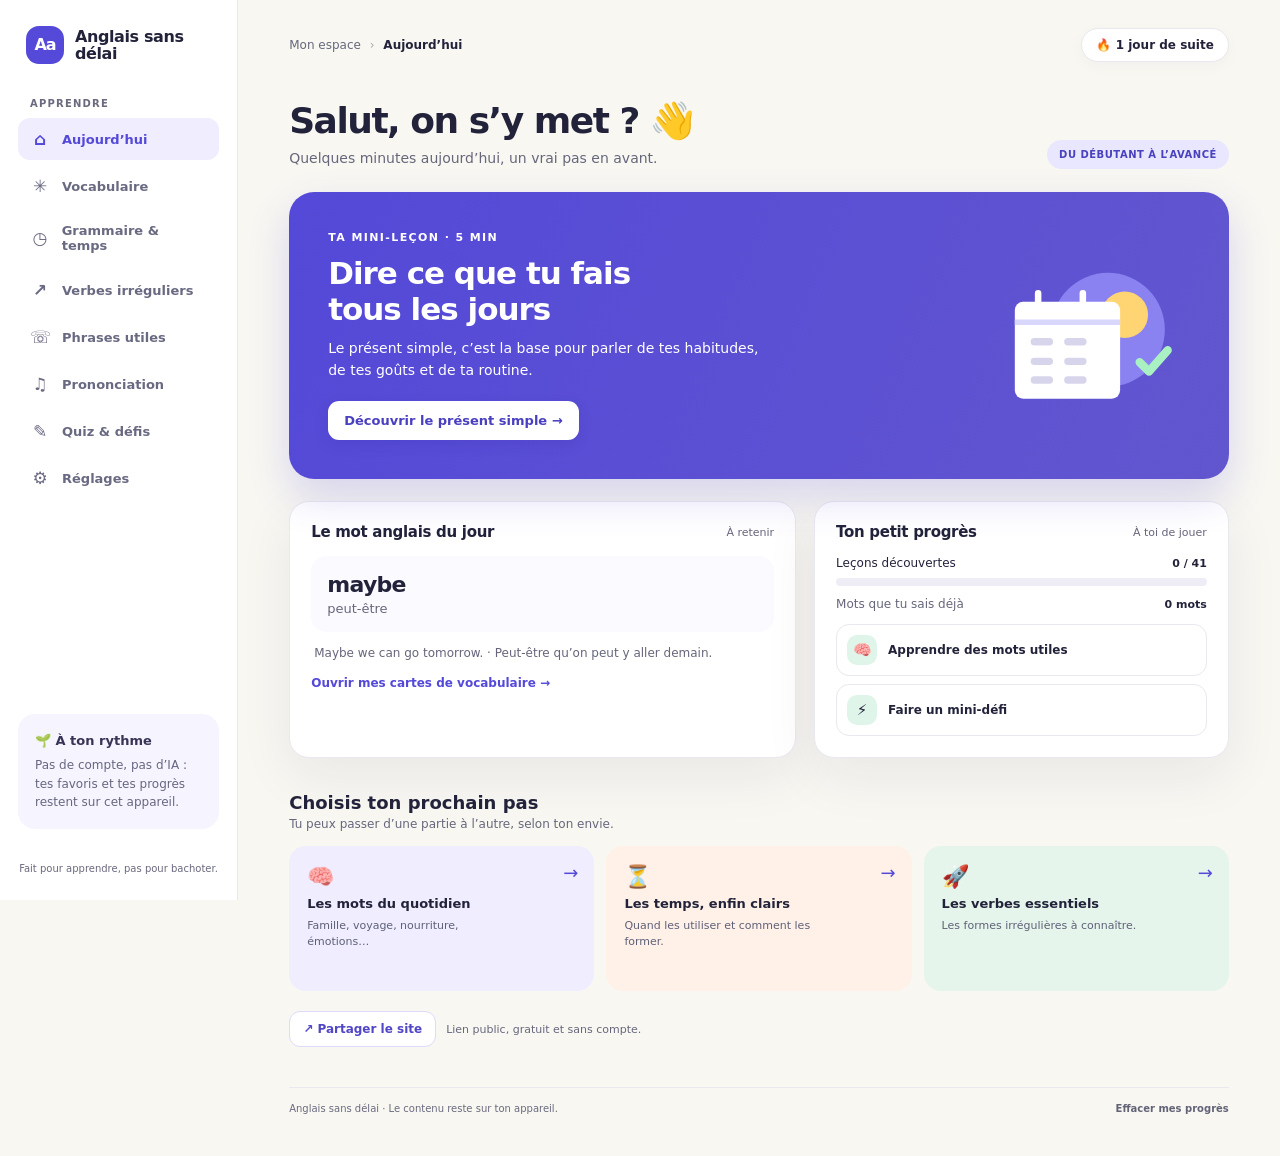
==== commit a4b0e84f: "Ajouter un filtre pour les phrases favorites" ====
--- a/index.html
+++ b/index.html
@@ -53,7 +53,7 @@
     <section class="view" id="view-words" aria-labelledby="wordsTitle"><div class="greet"><div><div class="eyebrow dark-eyebrow">BANQUE DE MOTS</div><h1 id="wordsTitle">Du vocabulaire qui sert 🧠</h1><p>Lis l’anglais, essaie de deviner, puis retourne la carte.</p></div><div class="level" id="wordsKnownBadge">0 mots retenus</div></div><div class="panel word-work"><div class="toolbar"><label class="search"><span>⌕</span><input id="wordSearch" type="search" placeholder="Chercher un mot ou sa traduction…" aria-label="Chercher un mot"></label><label class="select-wrap"><span class="sr-only">Catégorie</span><select id="wordTopic"></select></label></div><div class="word-layout"><div class="flashcard" id="flashcard" aria-live="polite"></div><div class="word-list-wrap"><div class="list-heading"><strong>Dans cette catégorie</strong><span class="tiny" id="wordListCount"></span></div><div class="word-list" id="wordList"></div></div></div></div><p class="hint-line">💡 Astuce : invente une mini-scène avec le mot. Un contexte amusant aide souvent à mieux le retrouver.</p></section>
     <section class="view" id="view-grammar" aria-labelledby="grammarTitle"><div class="greet"><div><div class="eyebrow dark-eyebrow">LES REPÈRES POUR FAIRE DES PHRASES</div><h1 id="grammarTitle">La grammaire sans brouillard ◷</h1><p>Les douze formes de référence, puis les autres règles pour construire des phrases.</p></div></div><div class="tense-roadmap"><div class="roadmap-heading"><div><h2>Les 12 formes à maîtriser</h2><p>Choisis une carte pour voir sa construction, ses usages et des exemples.</p></div><span>PRÉSENT · PASSÉ · FUTUR</span></div><div class="tense-grid" id="tenseGrid"></div></div><div class="topic-pills" id="grammarTopics"></div><div class="grammar-layout"><div class="lesson-list" id="grammarList"></div><article class="panel lesson-detail" id="grammarDetail"></article></div><div class="source-note">Point de précision : les « 12 temps » sont un classement pédagogique de trois repères temporels et quatre aspects. En grammaire, certaines références distinguent le présent et le passé comme temps grammaticaux; les formes en will sont construites avec un auxiliaire. Les formes du futur dépendent du sens. Sources : <a href="https://learnenglish.britishcouncil.org/free-resources/grammar/english-grammar-reference/present-tense" target="_blank" rel="noreferrer">présent</a> · <a href="https://learnenglish.britishcouncil.org/free-resources/grammar/english-grammar-reference/past-tense" target="_blank" rel="noreferrer">passé</a> · <a href="https://learnenglish.britishcouncil.org/free-resources/grammar/english-grammar-reference/talking-about-future" target="_blank" rel="noreferrer">futur</a> · <a href="https://learnenglish.britishcouncil.org/free-resources/grammar/english-grammar-reference/present-perfect" target="_blank" rel="noreferrer">present perfect</a> · <a href="https://learnenglish.britishcouncil.org/free-resources/grammar/b1-b2/future-continuous-future-perfect" target="_blank" rel="noreferrer">future continuous / perfect</a> ↗</div></section>
     <section class="view" id="view-verbs" aria-labelledby="verbsTitle"><div class="greet"><div><div class="eyebrow dark-eyebrow">FORMES · SENS · CONJUGAISON</div><h1 id="verbsTitle">Les verbes, sous toutes leurs formes ↗</h1><p>Retrouve les verbes irréguliers et conjugue un verbe dans les douze formes.</p></div></div><form class="verb-lab panel" id="conjugatorForm"><div class="lab-heading"><div><div class="eyebrow dark-eyebrow">CONJUGATEUR INTERACTIF</div><h2>Un verbe, tous les temps</h2><p>Essaie <em>work</em>, <em>go</em> ou <em>be</em>. Pour un irrégulier absent de la liste, ajoute ses formes.</p></div><span class="lab-badge">12 FORMES · 6 PERSONNES</span></div><div class="conjugator-fields"><label>Verbe à la base<input id="conjugatorBase" value="go" placeholder="ex. to learn" autocomplete="off" required></label><label>Prétérit si irrégulier <small>(facultatif)</small><input id="conjugatorPast" placeholder="ex. went" autocomplete="off"></label><label>Participe passé si irrégulier <small>(facultatif)</small><input id="conjugatorPart" placeholder="ex. gone" autocomplete="off"></label><label>Forme à afficher<select id="conjugatorTense"></select></label></div><div class="conjugator-actions"><button class="start-quiz" type="submit">Conjuguer →</button><span class="tiny" id="conjugatorStatus" role="status" aria-live="polite"></span></div><div class="conjugator-results" id="conjugatorResults" aria-live="polite"></div><p class="lab-note">Les verbes réguliers suivent les règles en -ed et -ing. Pour les irréguliers, le tableau ci-dessous fournit les formes connues; tu peux aussi saisir un prétérit et un participe particuliers.</p></form><div class="panel"><div class="toolbar"><label class="search"><span>⌕</span><input id="verbSearch" type="search" placeholder="Chercher un verbe ou son sens…" aria-label="Chercher un verbe"></label><label class="select-wrap"><span class="sr-only">Famille</span><select id="verbGroup"></select></label></div><div class="table-wrap"><table><thead><tr><th>Base</th><th>Past simple</th><th>Past participle</th><th>Sens</th><th></th></tr></thead><tbody id="verbRows"></tbody></table></div><div class="table-foot" id="verbCount"></div><div class="source-note">Les verbes irréguliers les plus fréquents et les variantes sont à vérifier selon le sens et la variété d’anglais. <a href="https://learnenglish.britishcouncil.org/free-resources/grammar/english-grammar-reference/irregular-verbs" target="_blank" rel="noreferrer">Référence du British Council ↗</a></div></div><div class="tip-card"><span>🧩</span><div><b>Une idée pour les retenir</b><p>Regroupe les formes qui se ressemblent : <em>sing–sang–sung</em>, <em>drink–drank–drunk</em>, <em>begin–began–begun</em>. Le rythme aide la mémoire.</p></div></div></section>
-    <section class="view" id="view-speak" aria-labelledby="speakTitle"><div class="greet"><div><div class="eyebrow dark-eyebrow">DES MOTS POUR LA VRAIE VIE</div><h1 id="speakTitle">Trouver ses mots, situation par situation ☏</h1><p>Des expressions naturelles, avec leur traduction et une façon de les prononcer.</p></div></div><div class="toolbar"><label class="search"><span>⌕</span><input id="phraseSearch" type="search" placeholder="Chercher une phrase…" aria-label="Chercher une phrase"></label><label class="select-wrap"><span class="sr-only">Situation</span><select id="phraseTopic"></select></label></div><div class="phrase-grid" id="phraseGrid"></div></section>
+    <section class="view" id="view-speak" aria-labelledby="speakTitle"><div class="greet"><div><div class="eyebrow dark-eyebrow">DES MOTS POUR LA VRAIE VIE</div><h1 id="speakTitle">Trouver ses mots, situation par situation ☏</h1><p>Des expressions naturelles, avec leur traduction et une façon de les prononcer.</p></div></div><div class="toolbar"><label class="search"><span>⌕</span><input id="phraseSearch" type="search" placeholder="Chercher une phrase…" aria-label="Chercher une phrase"></label><label class="select-wrap"><span class="sr-only">Situation</span><select id="phraseTopic"></select></label><button id="showSavedPhrases" class="favorite-filter" type="button" aria-pressed="false">♡ Mes favoris · 0</button></div><div class="phrase-grid" id="phraseGrid"></div></section>
     <section class="view" id="view-sounds" aria-labelledby="soundsTitle"><div class="greet"><div><div class="eyebrow dark-eyebrow">OBSERVER · ARTICULER · S’ENTRAÎNER</div><h1 id="soundsTitle">Rendre les sons moins intimidants ♫</h1><p>Des repères écrits pour comprendre les sons anglais et t’entraîner à les prononcer. Les accents varient : ces exemples sont des points de départ.</p></div></div><div class="sound-grid" id="soundGrid"></div><div class="panel sound-exercise"><div><div class="eyebrow dark-eyebrow">PETIT EXERCICE</div><h2>Répéter pour entraîner la bouche</h2><p>1. Lis la phrase lentement. 2. Répète-la à voix haute. 3. Recommence en suivant le rythme des mots. 4. Cache l’exemple et redis-le sans regarder.</p><p><b>Phrase modèle :</b> <em>Could you say that again, please?</em><br><span>Peux-tu répéter, s’il te plaît ?</span></p></div><div class="sound-illustration" aria-hidden="true">“<span>th</span>”<i>♪</i></div></div></section>
     <section class="view" id="view-quiz" aria-labelledby="quizTitle"><div class="greet"><div><div class="eyebrow dark-eyebrow">SANS NOTE · JUSTE POUR FIXER LES IDÉES</div><h1 id="quizTitle">Un mini-défi ? ⚡</h1><p>Un mélange de mots, de verbes et de grammaire. La correction t’explique pourquoi.</p></div><div class="level" id="bestScore">Meilleur score : —</div></div><div class="quiz-shell panel" id="quizBox"></div><div class="quiz-note">Chaque essai est fabriqué à partir des leçons incluses dans cette page. Aucun compte ni service d’IA n’est utilisé.</div></section>
     <section class="view" id="view-settings" aria-labelledby="settingsTitle">
--- a/style.css
+++ b/style.css
@@ -64,3 +64,97 @@
 .home-share button:hover{background:var(--violet-pale);transform:translateY(-1px)}
 .home-share small{font-size:11px;color:var(--muted)}
 @media(max-width:440px){.home-share{align-items:flex-start;flex-direction:column;gap:6px}}
+
+/* La palette nuit garde des surfaces sombres et des textes lisibles dans toutes les vues. */
+:root[data-theme="nuit"]{color-scheme:dark;--surface-raised:#302e43;--surface-soft:#34314f;--text-soft:#c6c3d8;--text-dim:#b6b3c9}
+:root[data-theme="nuit"] .nav button{color:var(--text-dim)}
+:root[data-theme="nuit"] .nav button:hover,:root[data-theme="nuit"] .nav button.active{background:var(--violet-pale);color:var(--violet)}
+:root[data-theme="nuit"] .example,:root[data-theme="nuit"] .example em,:root[data-theme="nuit"] .hint-line,:root[data-theme="nuit"] .flash-meta,:root[data-theme="nuit"] .flash-ipa,:root[data-theme="nuit"] .flash-example,:root[data-theme="nuit"] .word-list button,:root[data-theme="nuit"] .topic-pills button,:root[data-theme="nuit"] .lesson-list button span,:root[data-theme="nuit"] .lesson-detail .lesson-lead,:root[data-theme="nuit"] .use-list,:root[data-theme="nuit"] .source-note,:root[data-theme="nuit"] .tip-card p,:root[data-theme="nuit"] .phrase-card p,:root[data-theme="nuit"] .phrase-phonetic,:root[data-theme="nuit"] .sound-card p,:root[data-theme="nuit"] .sound-exercise p,:root[data-theme="nuit"] .quiz-progress,:root[data-theme="nuit"] .quiz-note,:root[data-theme="nuit"] .time-visual,:root[data-theme="nuit"] .roadmap-heading>span,:root[data-theme="nuit"] .tense-card span,:root[data-theme="nuit"] .tense-card small,:root[data-theme="nuit"] .conjugator-fields label,:root[data-theme="nuit"] .conjugator-fields small,:root[data-theme="nuit"] .conjugator-title span,:root[data-theme="nuit"] .lab-note,:root[data-theme="nuit"] .home-share small,:root[data-theme="nuit"] .footer .text-link{color:var(--text-dim)}
+:root[data-theme="nuit"] .search{color:var(--text-dim)}
+:root[data-theme="nuit"] .search input::placeholder{color:#a7a4bd;opacity:1}
+:root[data-theme="nuit"] .select-wrap select{background-image:linear-gradient(45deg,transparent 50%,#b6b3c9 50%),linear-gradient(135deg,#b6b3c9 50%,transparent 50%)}
+:root[data-theme="nuit"] .example em,:root[data-theme="nuit"] .flash-example b,:root[data-theme="nuit"] .word-list button:hover,:root[data-theme="nuit"] .word-list button.selected,:root[data-theme="nuit"] .topic-pills button:hover,:root[data-theme="nuit"] .topic-pills button.active,:root[data-theme="nuit"] .source-note a{color:var(--violet)}
+:root[data-theme="nuit"] .flash-example{color:var(--text-dim)}
+:root[data-theme="nuit"] .flash-actions .soft-button,:root[data-theme="nuit"] .flash-actions .forget-button,:root[data-theme="nuit"] .home-share button{background:var(--surface-raised);border-color:var(--line);color:#d2ccff}
+:root[data-theme="nuit"] .flash-actions .remember-button{background:#6254bb;border-color:#8173df;color:#fff}
+:root[data-theme="nuit"] .word-list button:hover,:root[data-theme="nuit"] .word-list button.selected,:root[data-theme="nuit"] .topic-pills button:hover,:root[data-theme="nuit"] .topic-pills button.active{background:var(--surface-soft)}
+:root[data-theme="nuit"] .word-list button .known-dot{color:#72d7a1}
+:root[data-theme="nuit"] .lesson-list button.active,:root[data-theme="nuit"] .lesson-list button:hover{background:var(--surface-soft);border-color:#746bb5;color:var(--ink)}
+:root[data-theme="nuit"] .formula{background:var(--surface-soft);color:var(--ink)}
+:root[data-theme="nuit"] .formula b{color:#d0c9ff}
+:root[data-theme="nuit"] .example-line{background:#332d38;color:var(--ink)}
+:root[data-theme="nuit"] .example-line b{color:#c7bdff}
+:root[data-theme="nuit"] .memory-tip{background:#28483f;color:#d6eadf}
+:root[data-theme="nuit"] .memory-tip strong{color:#a9e9c0}
+:root[data-theme="nuit"] .source-note{background:var(--surface-raised)}
+:root[data-theme="nuit"] .tip-card{background:#3b3034;color:var(--ink)}
+:root[data-theme="nuit"] .tip-card em{color:#c7bdff}
+:root[data-theme="nuit"] .time-visual b{background:#28483f;color:#a9e9c0}
+:root[data-theme="nuit"] .table-wrap th{background:var(--surface-raised);color:var(--text-dim)}
+:root[data-theme="nuit"] .table-wrap th,:root[data-theme="nuit"] .table-wrap td{border-color:var(--line)}
+:root[data-theme="nuit"] .table-wrap td{color:var(--ink)}
+:root[data-theme="nuit"] .table-wrap td:first-child{color:#d2ccff}
+:root[data-theme="nuit"] tbody tr:hover{background:var(--surface-soft)}
+:root[data-theme="nuit"] .conjugation-table tbody th{background:var(--surface-raised);color:var(--ink)}
+:root[data-theme="nuit"] .verb-known{background:var(--surface-soft);color:#d2ccff}
+:root[data-theme="nuit"] .verb-known.done{background:#28483f;color:#a9e9c0}
+:root[data-theme="nuit"] .phrase-card .context{background:var(--surface-raised);color:var(--text-dim)}
+:root[data-theme="nuit"] .phrase-tools button{background:var(--surface-soft);color:#d2ccff}
+:root[data-theme="nuit"] .phrase-tools button.saved{background:#51342f;color:#ffb5a4}
+:root[data-theme="nuit"] .sound-symbol{background:var(--surface-soft);color:#d2ccff}
+:root[data-theme="nuit"] .sound-examples{background:var(--surface-raised);color:var(--ink)}
+:root[data-theme="nuit"] .quiz-bar{background:var(--surface-soft)}
+:root[data-theme="nuit"] .quiz-options button:hover:not(:disabled){background:var(--surface-soft);border-color:#746bb5;color:var(--ink)}
+:root[data-theme="nuit"] .quiz-options button.correct{background:#28483f;border-color:#4b9b6d;color:#c3f0d1}
+:root[data-theme="nuit"] .quiz-options button.wrong{background:#51342f;border-color:#a76555;color:#ffd0c4}
+:root[data-theme="nuit"] .quiz-feedback{background:var(--surface-raised);color:var(--text-dim)}
+:root[data-theme="nuit"] .quiz-feedback.good{background:#28483f;color:#c3f0d1}
+:root[data-theme="nuit"] .quiz-feedback.bad{background:#51342f;color:#ffd0c4}
+:root[data-theme="nuit"] .tense-card strong{color:var(--ink)}
+:root[data-theme="nuit"] .tense-card:hover,:root[data-theme="nuit"] .tense-card:focus-visible{background:var(--surface-soft)}
+:root[data-theme="nuit"] .verb-lab{background:linear-gradient(130deg,#242337,#29283d)}
+:root[data-theme="nuit"] .lab-badge{background:var(--surface-soft);color:#d2ccff}
+:root[data-theme="nuit"] .conjugator-title .conjugator-kind{background:#28483f;color:#a9e9c0}
+:root[data-theme="nuit"] .mobile-nav button{color:var(--text-dim)}
+:root[data-theme="nuit"] .mobile-nav button.active{color:var(--violet)}
+:root[data-theme="nuit"] .remember-button,:root[data-theme="nuit"] .quiz-next button,:root[data-theme="nuit"] .start-quiz{background:#6254bb;border-color:#8173df;color:#fff}
+:root[data-theme="nuit"] .quiz-next button:disabled{background:var(--surface-soft);border-color:#4d4a68;color:var(--text-dim);opacity:1}
+:root[data-theme="nuit"] .hero .eyebrow{color:#fff;opacity:1}
+:root[data-theme="nuit"] .hero p{color:#fff}
+
+/* Rehausser les textes secondaires et les fonds d’accent des palettes claires. */
+:root:not([data-theme="nuit"]){--muted:#66677b}
+:root:not([data-theme="nuit"]) .nav-label{color:#696a7e}
+:root:not([data-theme="nuit"]) .side-foot{color:#68697d}
+:root:not([data-theme="nuit"]) .path-card small{color:#5e6077}
+:root:not([data-theme="nuit"]) .example,:root:not([data-theme="nuit"]) .phrase-card p{color:#65667a}
+:root:not([data-theme="nuit"]) .search{color:#65667b}
+:root:not([data-theme="nuit"]) .flash-meta,:root:not([data-theme="nuit"]) .flash-ipa{color:#66657c}
+:root:not([data-theme="nuit"]) .lesson-list button span{color:#66667b}
+:root:not([data-theme="nuit"]) .lesson-detail .eyebrow span{color:#5e5f74!important}
+:root:not([data-theme="nuit"]) .formula b{color:#5f5a9b}
+:root:not([data-theme="nuit"]) .source-note{color:#5e5f73}
+:root:not([data-theme="nuit"]) th{color:#626277}
+:root:not([data-theme="nuit"]) .tip-card p{color:#626176}
+:root:not([data-theme="nuit"]) .phrase-card .context{color:#5f6075}
+:root:not([data-theme="nuit"]) .phrase-phonetic{color:#66657b}
+:root:not([data-theme="nuit"]) .sound-card p,:root:not([data-theme="nuit"]) .sound-exercise p{color:#626477}
+:root:not([data-theme="nuit"]) .quiz-progress,:root:not([data-theme="nuit"]) .quiz-note{color:#636478}
+:root:not([data-theme="nuit"]) .time-visual{color:#68677e}
+:root:not([data-theme="nuit"]) .time-visual b{color:#286b47}
+:root:not([data-theme="nuit"]) .tense-card span,:root:not([data-theme="nuit"]) .tense-card small{color:#66657b}
+:root:not([data-theme="nuit"]) .conjugator-fields small{color:#666579}
+:root:not([data-theme="nuit"]) .conjugator-title span{color:#626378}
+:root:not([data-theme="nuit"]) .lab-note{color:#626377}
+:root:not([data-theme="nuit"]) .footer{color:#696a7e}
+:root:not([data-theme="nuit"]) .footer .text-link{color:#626377}
+:root:not([data-theme="nuit"]) .mobile-nav button{color:#5f6077}
+:root:not([data-theme="nuit"]) .hero .eyebrow{opacity:1}
+:root:not([data-theme="nuit"]) .hero p{color:#fff}
+:root[data-theme="ocean"]{--violet:#126b83}
+:root:not([data-theme="nuit"]) .hero{background:linear-gradient(112deg,#5449d8,#6256cf)}
+:root[data-theme="lavande"] .hero{background:linear-gradient(112deg,#6740bf,#7955c8)}
+:root[data-theme="ocean"] .hero{background:linear-gradient(112deg,#145b73,#247f90)}
+.favorite-filter{min-height:42px;padding:0 13px;border:1px solid var(--line);border-radius:12px;background:var(--white);color:var(--muted);font-size:12px;font-weight:750;white-space:nowrap}
+.favorite-filter:hover,.favorite-filter[aria-pressed="true"]{border-color:var(--violet);background:var(--violet-pale);color:var(--violet)}
+@media(max-width:440px){.favorite-filter{width:100%}}
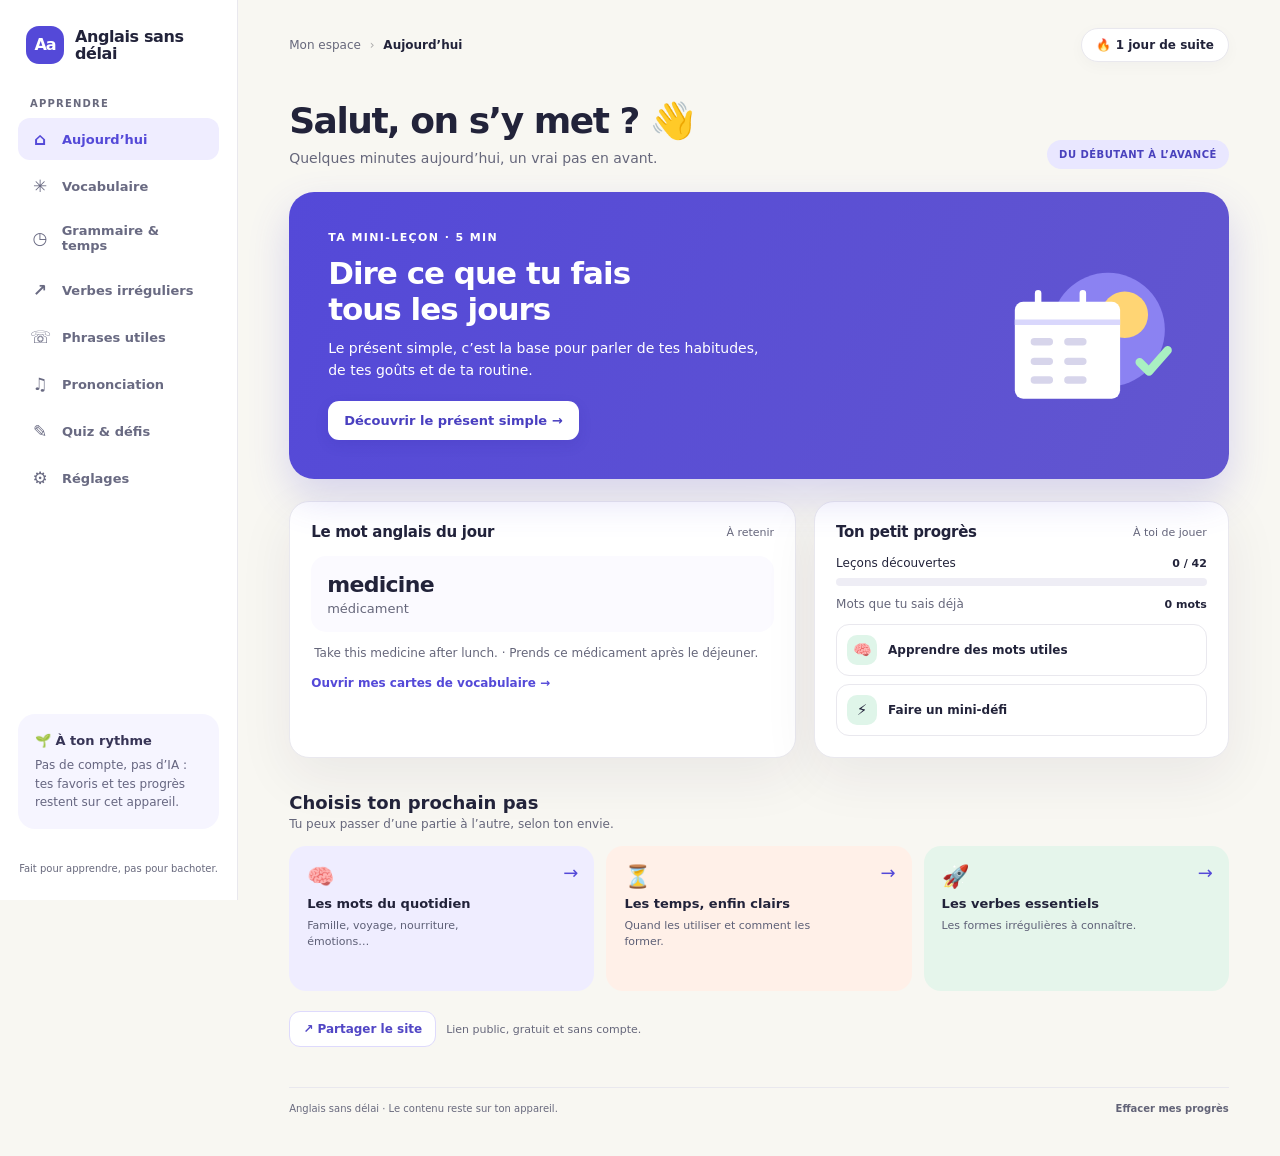
==== commit 326d7f90: "Ajouter la leçon sur les terminaisons régulières" ====
--- a/index.html
+++ b/index.html
@@ -41,7 +41,7 @@
       </article>
       <div class="home-grid">
         <section class="panel"><div class="panel-title"><h3>Le mot anglais du jour</h3><span class="tiny" id="wordOfDayCount">À retenir</span></div><div class="word"><div><div class="word-en" id="wordOfDay">actually</div><div class="word-fr" id="wordOfDayFr">en fait · à vrai dire</div></div></div><p class="example" id="wordOfDayExample">“I thought it was hard. <em>Actually</em>, it’s quite easy!”<br>Je pensais que c’était difficile. En fait, c’est assez facile !</p><button class="text-link" data-go="words">Ouvrir mes cartes de vocabulaire →</button></section>
-        <section class="panel"><div class="panel-title"><h3>Ton petit progrès</h3><span class="tiny" id="progressMood">À toi de jouer</span></div><div class="progress-row"><span>Leçons découvertes</span><b id="progressText">0 / 41</b></div><div class="bar"><i id="progressBar"></i></div><div class="progress-row secondary-row"><span>Mots que tu sais déjà</span><b id="knownText">0</b></div><div class="quick"><button data-go="words"><span class="qico">🧠</span>Apprendre des mots utiles</button><button data-go="quiz"><span class="qico">⚡</span>Faire un mini-défi</button></div></section>
+        <section class="panel"><div class="panel-title"><h3>Ton petit progrès</h3><span class="tiny" id="progressMood">À toi de jouer</span></div><div class="progress-row"><span>Leçons découvertes</span><b id="progressText">0 / 42</b></div><div class="bar"><i id="progressBar"></i></div><div class="progress-row secondary-row"><span>Mots que tu sais déjà</span><b id="knownText">0</b></div><div class="quick"><button data-go="words"><span class="qico">🧠</span>Apprendre des mots utiles</button><button data-go="quiz"><span class="qico">⚡</span>Faire un mini-défi</button></div></section>
       </div>
       <section class="section-block"><div class="section-heading"><div><h2>Choisis ton prochain pas</h2><p>Tu peux passer d’une partie à l’autre, selon ton envie.</p></div></div><div class="path-grid">
         <button class="path-card lavender" data-go="words"><span class="path-emoji">🧠</span><strong>Les mots du quotidien</strong><small>Famille, voyage, nourriture, émotions…</small><span class="card-arrow">→</span></button>
@@ -51,7 +51,7 @@
       <div class="home-share"><button id="shareSite" type="button">↗ Partager le site</button><small>Lien public, gratuit et sans compte.</small></div>
     </section>
     <section class="view" id="view-words" aria-labelledby="wordsTitle"><div class="greet"><div><div class="eyebrow dark-eyebrow">BANQUE DE MOTS</div><h1 id="wordsTitle">Du vocabulaire qui sert 🧠</h1><p>Lis l’anglais, essaie de deviner, puis retourne la carte.</p></div><div class="level" id="wordsKnownBadge">0 mots retenus</div></div><div class="panel word-work"><div class="toolbar"><label class="search"><span>⌕</span><input id="wordSearch" type="search" placeholder="Chercher un mot ou sa traduction…" aria-label="Chercher un mot"></label><label class="select-wrap"><span class="sr-only">Catégorie</span><select id="wordTopic"></select></label></div><div class="word-layout"><div class="flashcard" id="flashcard" aria-live="polite"></div><div class="word-list-wrap"><div class="list-heading"><strong>Dans cette catégorie</strong><span class="tiny" id="wordListCount"></span></div><div class="word-list" id="wordList"></div></div></div></div><p class="hint-line">💡 Astuce : invente une mini-scène avec le mot. Un contexte amusant aide souvent à mieux le retrouver.</p></section>
-    <section class="view" id="view-grammar" aria-labelledby="grammarTitle"><div class="greet"><div><div class="eyebrow dark-eyebrow">LES REPÈRES POUR FAIRE DES PHRASES</div><h1 id="grammarTitle">La grammaire sans brouillard ◷</h1><p>Les douze formes de référence, puis les autres règles pour construire des phrases.</p></div></div><div class="tense-roadmap"><div class="roadmap-heading"><div><h2>Les 12 formes à maîtriser</h2><p>Choisis une carte pour voir sa construction, ses usages et des exemples.</p></div><span>PRÉSENT · PASSÉ · FUTUR</span></div><div class="tense-grid" id="tenseGrid"></div></div><div class="topic-pills" id="grammarTopics"></div><div class="grammar-layout"><div class="lesson-list" id="grammarList"></div><article class="panel lesson-detail" id="grammarDetail"></article></div><div class="source-note">Point de précision : les « 12 temps » sont un classement pédagogique de trois repères temporels et quatre aspects. En grammaire, certaines références distinguent le présent et le passé comme temps grammaticaux; les formes en will sont construites avec un auxiliaire. Les formes du futur dépendent du sens. Sources : <a href="https://learnenglish.britishcouncil.org/free-resources/grammar/english-grammar-reference/present-tense" target="_blank" rel="noreferrer">présent</a> · <a href="https://learnenglish.britishcouncil.org/free-resources/grammar/english-grammar-reference/past-tense" target="_blank" rel="noreferrer">passé</a> · <a href="https://learnenglish.britishcouncil.org/free-resources/grammar/english-grammar-reference/talking-about-future" target="_blank" rel="noreferrer">futur</a> · <a href="https://learnenglish.britishcouncil.org/free-resources/grammar/english-grammar-reference/present-perfect" target="_blank" rel="noreferrer">present perfect</a> · <a href="https://learnenglish.britishcouncil.org/free-resources/grammar/b1-b2/future-continuous-future-perfect" target="_blank" rel="noreferrer">future continuous / perfect</a> ↗</div></section>
+    <section class="view" id="view-grammar" aria-labelledby="grammarTitle"><div class="greet"><div><div class="eyebrow dark-eyebrow">LES REPÈRES POUR FAIRE DES PHRASES</div><h1 id="grammarTitle">La grammaire sans brouillard ◷</h1><p>Les douze formes de référence, puis les autres règles pour construire des phrases.</p></div></div><div class="tense-roadmap"><div class="roadmap-heading"><div><h2>Les 12 formes à maîtriser</h2><p>Choisis une carte pour voir sa construction, ses usages et des exemples.</p></div><span>PRÉSENT · PASSÉ · FUTUR</span></div><div class="tense-grid" id="tenseGrid"></div></div><div class="topic-pills" id="grammarTopics"></div><div class="grammar-layout"><div class="lesson-list" id="grammarList"></div><article class="panel lesson-detail" id="grammarDetail"></article></div><div class="source-note">Point de précision : les « 12 temps » sont un classement pédagogique de trois repères temporels et quatre aspects. En grammaire, certaines références distinguent le présent et le passé comme temps grammaticaux; les formes en will sont construites avec un auxiliaire. Les formes du futur dépendent du sens. Sources : <a href="https://learnenglish.britishcouncil.org/free-resources/grammar/english-grammar-reference/present-tense" target="_blank" rel="noreferrer">présent</a> · <a href="https://learnenglish.britishcouncil.org/free-resources/grammar/english-grammar-reference/past-tense" target="_blank" rel="noreferrer">passé</a> · <a href="https://learnenglish.britishcouncil.org/free-resources/grammar/english-grammar-reference/talking-about-future" target="_blank" rel="noreferrer">futur</a> · <a href="https://learnenglish.britishcouncil.org/free-resources/grammar/english-grammar-reference/present-perfect" target="_blank" rel="noreferrer">present perfect</a> · <a href="https://learnenglish.britishcouncil.org/free-resources/grammar/b1-b2/future-continuous-future-perfect" target="_blank" rel="noreferrer">future continuous / perfect</a> · <a href="https://dictionary.cambridge.org/grammar/british-grammar/plurals" target="_blank" rel="noreferrer">doublement des consonnes</a> ↗</div></section>
     <section class="view" id="view-verbs" aria-labelledby="verbsTitle"><div class="greet"><div><div class="eyebrow dark-eyebrow">FORMES · SENS · CONJUGAISON</div><h1 id="verbsTitle">Les verbes, sous toutes leurs formes ↗</h1><p>Retrouve les verbes irréguliers et conjugue un verbe dans les douze formes.</p></div></div><form class="verb-lab panel" id="conjugatorForm"><div class="lab-heading"><div><div class="eyebrow dark-eyebrow">CONJUGATEUR INTERACTIF</div><h2>Un verbe, tous les temps</h2><p>Essaie <em>work</em>, <em>go</em> ou <em>be</em>. Pour un irrégulier absent de la liste, ajoute ses formes.</p></div><span class="lab-badge">12 FORMES · 6 PERSONNES</span></div><div class="conjugator-fields"><label>Verbe à la base<input id="conjugatorBase" value="go" placeholder="ex. to learn" autocomplete="off" required></label><label>Prétérit si irrégulier <small>(facultatif)</small><input id="conjugatorPast" placeholder="ex. went" autocomplete="off"></label><label>Participe passé si irrégulier <small>(facultatif)</small><input id="conjugatorPart" placeholder="ex. gone" autocomplete="off"></label><label>Forme à afficher<select id="conjugatorTense"></select></label></div><div class="conjugator-actions"><button class="start-quiz" type="submit">Conjuguer →</button><span class="tiny" id="conjugatorStatus" role="status" aria-live="polite"></span></div><div class="conjugator-results" id="conjugatorResults" aria-live="polite"></div><p class="lab-note">Les verbes réguliers suivent les règles en -ed et -ing. Pour les irréguliers, le tableau ci-dessous fournit les formes connues; tu peux aussi saisir un prétérit et un participe particuliers.</p></form><div class="panel"><div class="toolbar"><label class="search"><span>⌕</span><input id="verbSearch" type="search" placeholder="Chercher un verbe ou son sens…" aria-label="Chercher un verbe"></label><label class="select-wrap"><span class="sr-only">Famille</span><select id="verbGroup"></select></label></div><div class="table-wrap"><table><thead><tr><th>Base</th><th>Past simple</th><th>Past participle</th><th>Sens</th><th></th></tr></thead><tbody id="verbRows"></tbody></table></div><div class="table-foot" id="verbCount"></div><div class="source-note">Les verbes irréguliers les plus fréquents et les variantes sont à vérifier selon le sens et la variété d’anglais. <a href="https://learnenglish.britishcouncil.org/free-resources/grammar/english-grammar-reference/irregular-verbs" target="_blank" rel="noreferrer">Référence du British Council ↗</a></div></div><div class="tip-card"><span>🧩</span><div><b>Une idée pour les retenir</b><p>Regroupe les formes qui se ressemblent : <em>sing–sang–sung</em>, <em>drink–drank–drunk</em>, <em>begin–began–begun</em>. Le rythme aide la mémoire.</p></div></div></section>
     <section class="view" id="view-speak" aria-labelledby="speakTitle"><div class="greet"><div><div class="eyebrow dark-eyebrow">DES MOTS POUR LA VRAIE VIE</div><h1 id="speakTitle">Trouver ses mots, situation par situation ☏</h1><p>Des expressions naturelles, avec leur traduction et une façon de les prononcer.</p></div></div><div class="toolbar"><label class="search"><span>⌕</span><input id="phraseSearch" type="search" placeholder="Chercher une phrase…" aria-label="Chercher une phrase"></label><label class="select-wrap"><span class="sr-only">Situation</span><select id="phraseTopic"></select></label><button id="showSavedPhrases" class="favorite-filter" type="button" aria-pressed="false">♡ Mes favoris · 0</button></div><div class="phrase-grid" id="phraseGrid"></div></section>
     <section class="view" id="view-sounds" aria-labelledby="soundsTitle"><div class="greet"><div><div class="eyebrow dark-eyebrow">OBSERVER · ARTICULER · S’ENTRAÎNER</div><h1 id="soundsTitle">Rendre les sons moins intimidants ♫</h1><p>Des repères écrits pour comprendre les sons anglais et t’entraîner à les prononcer. Les accents varient : ces exemples sont des points de départ.</p></div></div><div class="sound-grid" id="soundGrid"></div><div class="panel sound-exercise"><div><div class="eyebrow dark-eyebrow">PETIT EXERCICE</div><h2>Répéter pour entraîner la bouche</h2><p>1. Lis la phrase lentement. 2. Répète-la à voix haute. 3. Recommence en suivant le rythme des mots. 4. Cache l’exemple et redis-le sans regarder.</p><p><b>Phrase modèle :</b> <em>Could you say that again, please?</em><br><span>Peux-tu répéter, s’il te plaît ?</span></p></div><div class="sound-illustration" aria-hidden="true">“<span>th</span>”<i>♪</i></div></div></section>
--- a/style.css
+++ b/style.css
@@ -158,3 +158,4 @@
 .favorite-filter{min-height:42px;padding:0 13px;border:1px solid var(--line);border-radius:12px;background:var(--white);color:var(--muted);font-size:12px;font-weight:750;white-space:nowrap}
 .favorite-filter:hover,.favorite-filter[aria-pressed="true"]{border-color:var(--violet);background:var(--violet-pale);color:var(--violet)}
 @media(max-width:440px){.favorite-filter{width:100%}}
+@media(min-width:441px) and (max-width:480px){.toolbar{flex-direction:column}.search{max-width:none}.select-wrap select,.favorite-filter{width:100%;max-width:none}}
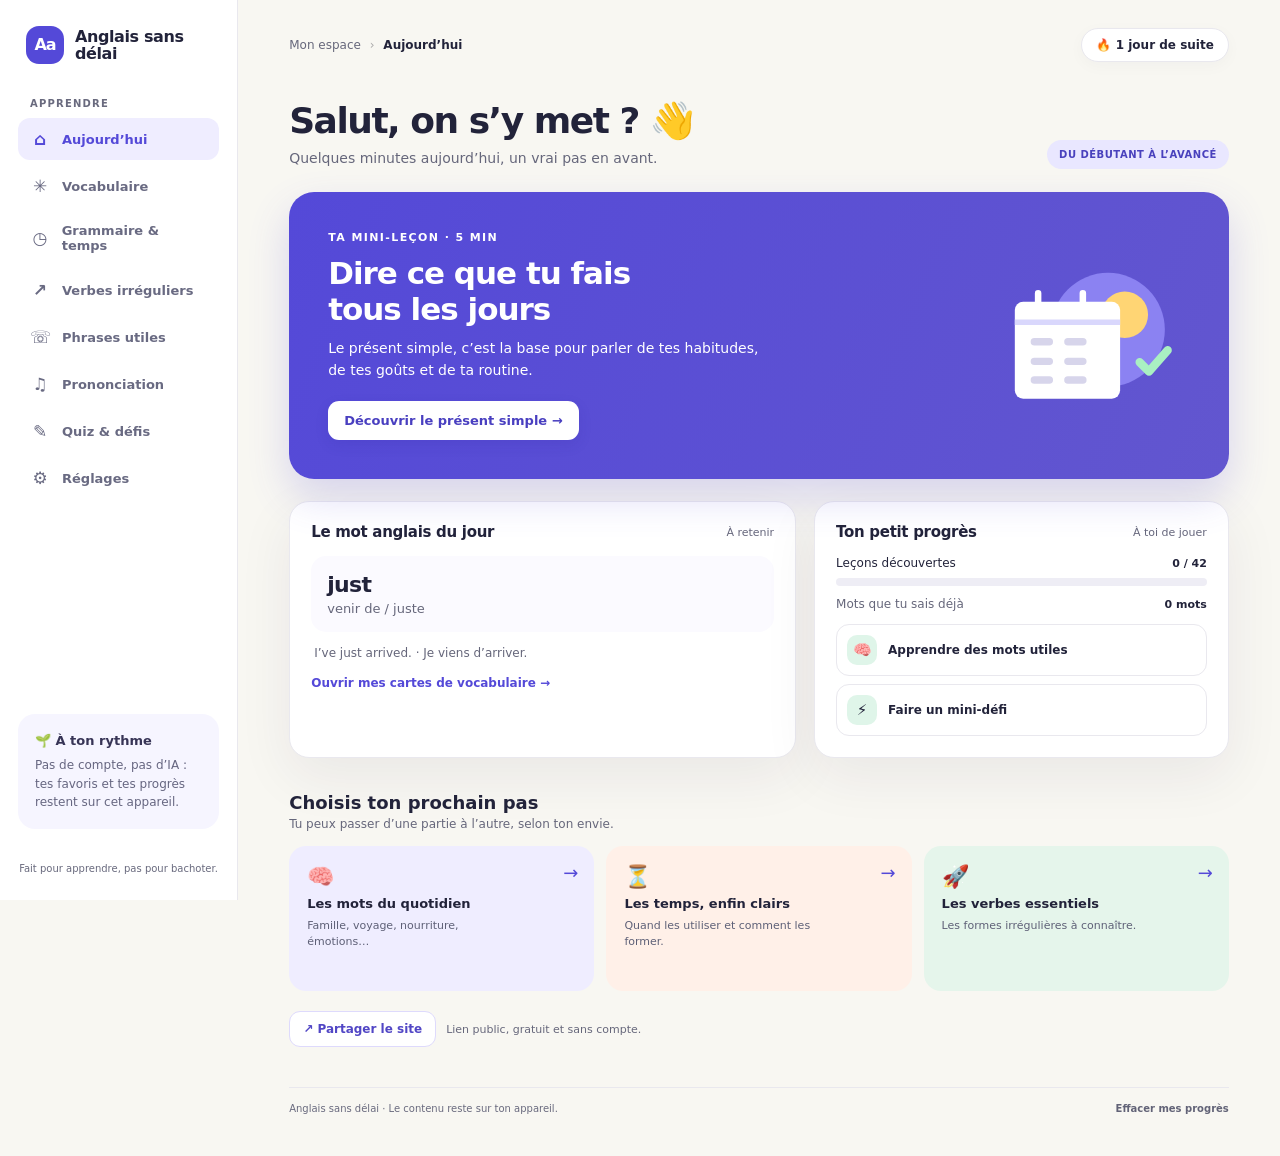
==== commit 81e6c288: "Ajouter des modes de quiz par thème" ====
--- a/index.html
+++ b/index.html
@@ -55,7 +55,7 @@
     <section class="view" id="view-verbs" aria-labelledby="verbsTitle"><div class="greet"><div><div class="eyebrow dark-eyebrow">FORMES · SENS · CONJUGAISON</div><h1 id="verbsTitle">Les verbes, sous toutes leurs formes ↗</h1><p>Retrouve les verbes irréguliers et conjugue un verbe dans les douze formes.</p></div></div><form class="verb-lab panel" id="conjugatorForm"><div class="lab-heading"><div><div class="eyebrow dark-eyebrow">CONJUGATEUR INTERACTIF</div><h2>Un verbe, tous les temps</h2><p>Essaie <em>work</em>, <em>go</em> ou <em>be</em>. Pour un irrégulier absent de la liste, ajoute ses formes.</p></div><span class="lab-badge">12 FORMES · 6 PERSONNES</span></div><div class="conjugator-fields"><label>Verbe à la base<input id="conjugatorBase" value="go" placeholder="ex. to learn" autocomplete="off" required></label><label>Prétérit si irrégulier <small>(facultatif)</small><input id="conjugatorPast" placeholder="ex. went" autocomplete="off"></label><label>Participe passé si irrégulier <small>(facultatif)</small><input id="conjugatorPart" placeholder="ex. gone" autocomplete="off"></label><label>Forme à afficher<select id="conjugatorTense"></select></label></div><div class="conjugator-actions"><button class="start-quiz" type="submit">Conjuguer →</button><span class="tiny" id="conjugatorStatus" role="status" aria-live="polite"></span></div><div class="conjugator-results" id="conjugatorResults" aria-live="polite"></div><p class="lab-note">Les verbes réguliers suivent les règles en -ed et -ing. Pour les irréguliers, le tableau ci-dessous fournit les formes connues; tu peux aussi saisir un prétérit et un participe particuliers.</p></form><div class="panel"><div class="toolbar"><label class="search"><span>⌕</span><input id="verbSearch" type="search" placeholder="Chercher un verbe ou son sens…" aria-label="Chercher un verbe"></label><label class="select-wrap"><span class="sr-only">Famille</span><select id="verbGroup"></select></label></div><div class="table-wrap"><table><thead><tr><th>Base</th><th>Past simple</th><th>Past participle</th><th>Sens</th><th></th></tr></thead><tbody id="verbRows"></tbody></table></div><div class="table-foot" id="verbCount"></div><div class="source-note">Les verbes irréguliers les plus fréquents et les variantes sont à vérifier selon le sens et la variété d’anglais. <a href="https://learnenglish.britishcouncil.org/free-resources/grammar/english-grammar-reference/irregular-verbs" target="_blank" rel="noreferrer">Référence du British Council ↗</a></div></div><div class="tip-card"><span>🧩</span><div><b>Une idée pour les retenir</b><p>Regroupe les formes qui se ressemblent : <em>sing–sang–sung</em>, <em>drink–drank–drunk</em>, <em>begin–began–begun</em>. Le rythme aide la mémoire.</p></div></div></section>
     <section class="view" id="view-speak" aria-labelledby="speakTitle"><div class="greet"><div><div class="eyebrow dark-eyebrow">DES MOTS POUR LA VRAIE VIE</div><h1 id="speakTitle">Trouver ses mots, situation par situation ☏</h1><p>Des expressions naturelles, avec leur traduction et une façon de les prononcer.</p></div></div><div class="toolbar"><label class="search"><span>⌕</span><input id="phraseSearch" type="search" placeholder="Chercher une phrase…" aria-label="Chercher une phrase"></label><label class="select-wrap"><span class="sr-only">Situation</span><select id="phraseTopic"></select></label><button id="showSavedPhrases" class="favorite-filter" type="button" aria-pressed="false">♡ Mes favoris · 0</button></div><div class="phrase-grid" id="phraseGrid"></div></section>
     <section class="view" id="view-sounds" aria-labelledby="soundsTitle"><div class="greet"><div><div class="eyebrow dark-eyebrow">OBSERVER · ARTICULER · S’ENTRAÎNER</div><h1 id="soundsTitle">Rendre les sons moins intimidants ♫</h1><p>Des repères écrits pour comprendre les sons anglais et t’entraîner à les prononcer. Les accents varient : ces exemples sont des points de départ.</p></div></div><div class="sound-grid" id="soundGrid"></div><div class="panel sound-exercise"><div><div class="eyebrow dark-eyebrow">PETIT EXERCICE</div><h2>Répéter pour entraîner la bouche</h2><p>1. Lis la phrase lentement. 2. Répète-la à voix haute. 3. Recommence en suivant le rythme des mots. 4. Cache l’exemple et redis-le sans regarder.</p><p><b>Phrase modèle :</b> <em>Could you say that again, please?</em><br><span>Peux-tu répéter, s’il te plaît ?</span></p></div><div class="sound-illustration" aria-hidden="true">“<span>th</span>”<i>♪</i></div></div></section>
-    <section class="view" id="view-quiz" aria-labelledby="quizTitle"><div class="greet"><div><div class="eyebrow dark-eyebrow">SANS NOTE · JUSTE POUR FIXER LES IDÉES</div><h1 id="quizTitle">Un mini-défi ? ⚡</h1><p>Un mélange de mots, de verbes et de grammaire. La correction t’explique pourquoi.</p></div><div class="level" id="bestScore">Meilleur score : —</div></div><div class="quiz-shell panel" id="quizBox"></div><div class="quiz-note">Chaque essai est fabriqué à partir des leçons incluses dans cette page. Aucun compte ni service d’IA n’est utilisé.</div></section>
+    <section class="view" id="view-quiz" aria-labelledby="quizTitle"><div class="greet"><div><div class="eyebrow dark-eyebrow">SANS NOTE · JUSTE POUR FIXER LES IDÉES</div><h1 id="quizTitle">Un mini-défi ? ⚡</h1><p>Choisis un mélange ou concentre-toi sur le vocabulaire, les verbes ou la grammaire. La correction t’explique pourquoi.</p></div><div class="level" id="bestScore">Meilleur score : —</div></div><div class="toolbar quiz-toolbar"><label class="select-wrap"><span class="sr-only">Type de défi</span><select id="quizType"><option value="all">Mélange de tout</option><option value="vocabulary">Vocabulaire seulement</option><option value="verbs">Verbes irréguliers seulement</option><option value="grammar">Grammaire seulement</option></select></label><span class="tiny">Le choix s’applique au prochain défi.</span></div><div class="quiz-shell panel" id="quizBox"></div><div class="quiz-note">Chaque essai est fabriqué à partir des leçons incluses dans cette page. Aucun compte ni service d’IA n’est utilisé.</div></section>
     <section class="view" id="view-settings" aria-labelledby="settingsTitle">
       <div class="greet"><div><div class="eyebrow dark-eyebrow">TON ESPACE · TES CHOIX</div><h1 id="settingsTitle">Réglages ⚙</h1><p>Choisis ton apparence et tes jours, puis garde tes progrès avec toi.</p></div></div>
       <div class="settings-grid">
